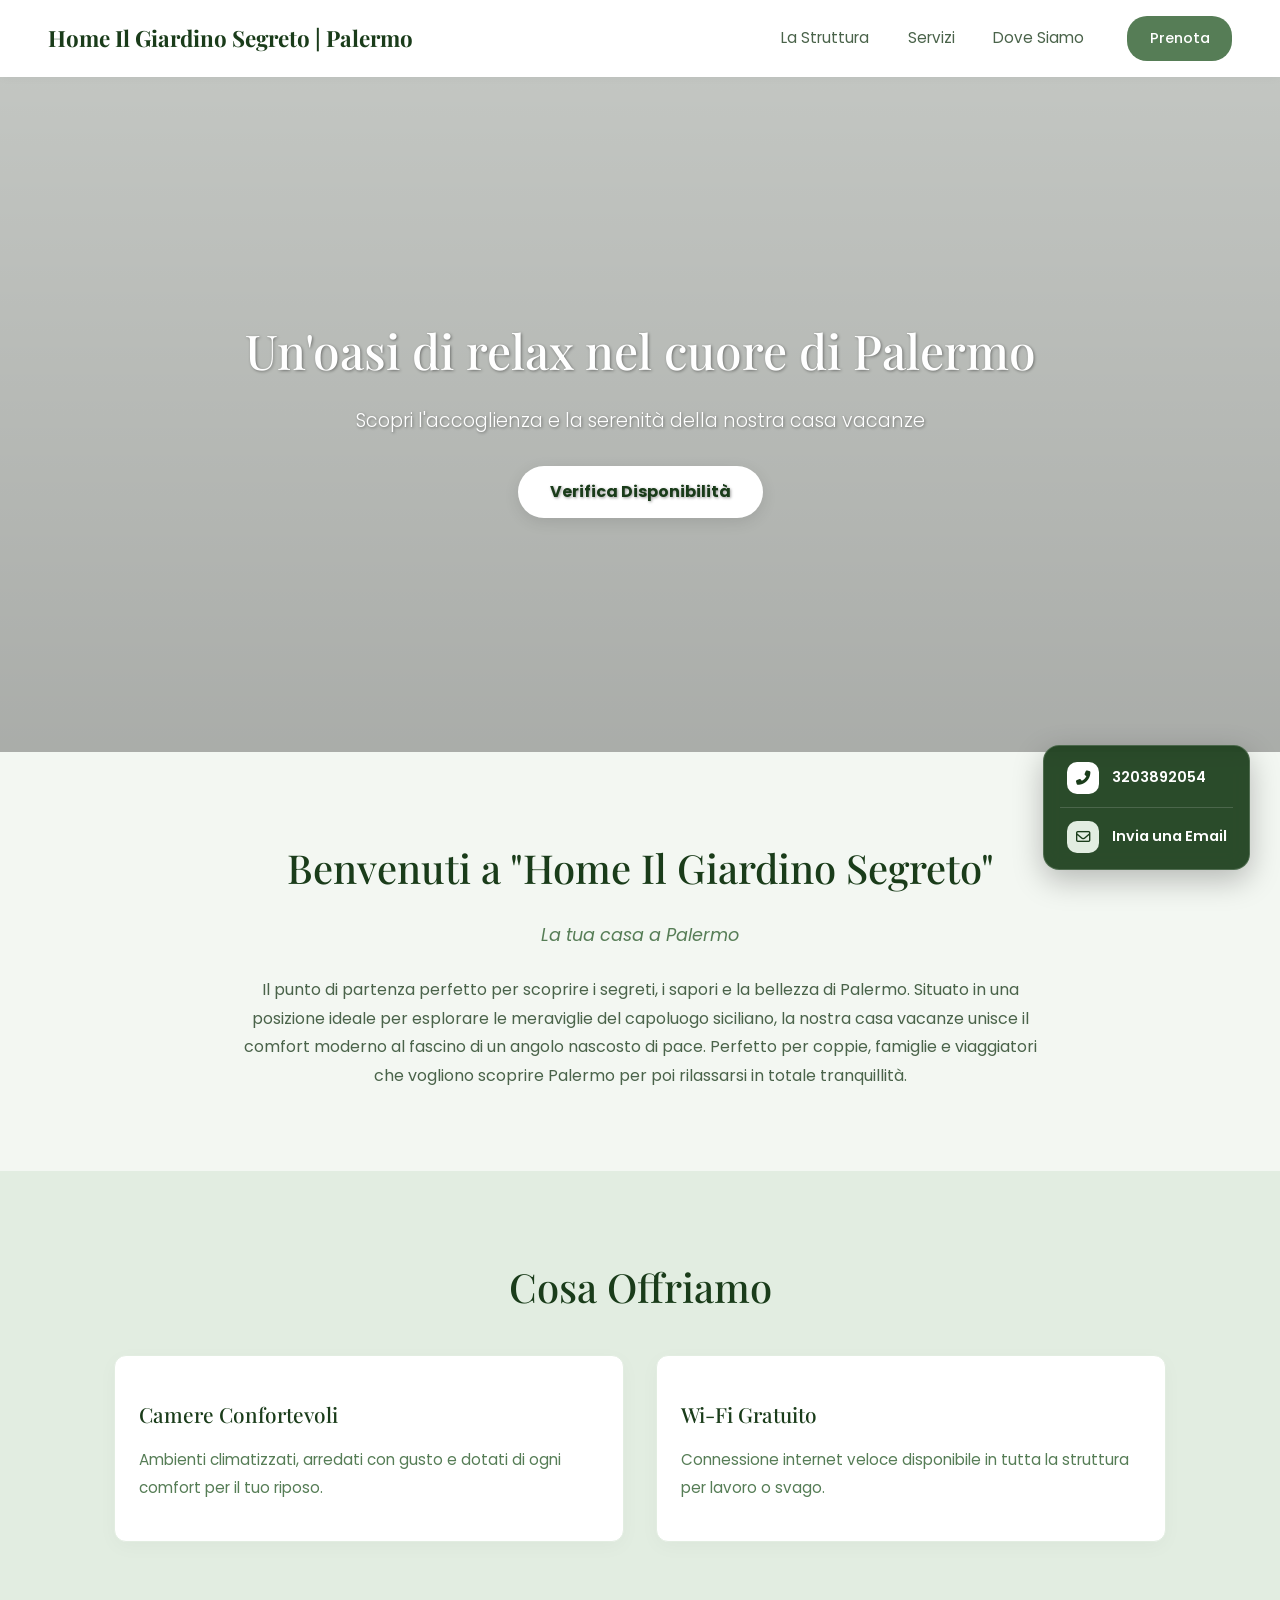
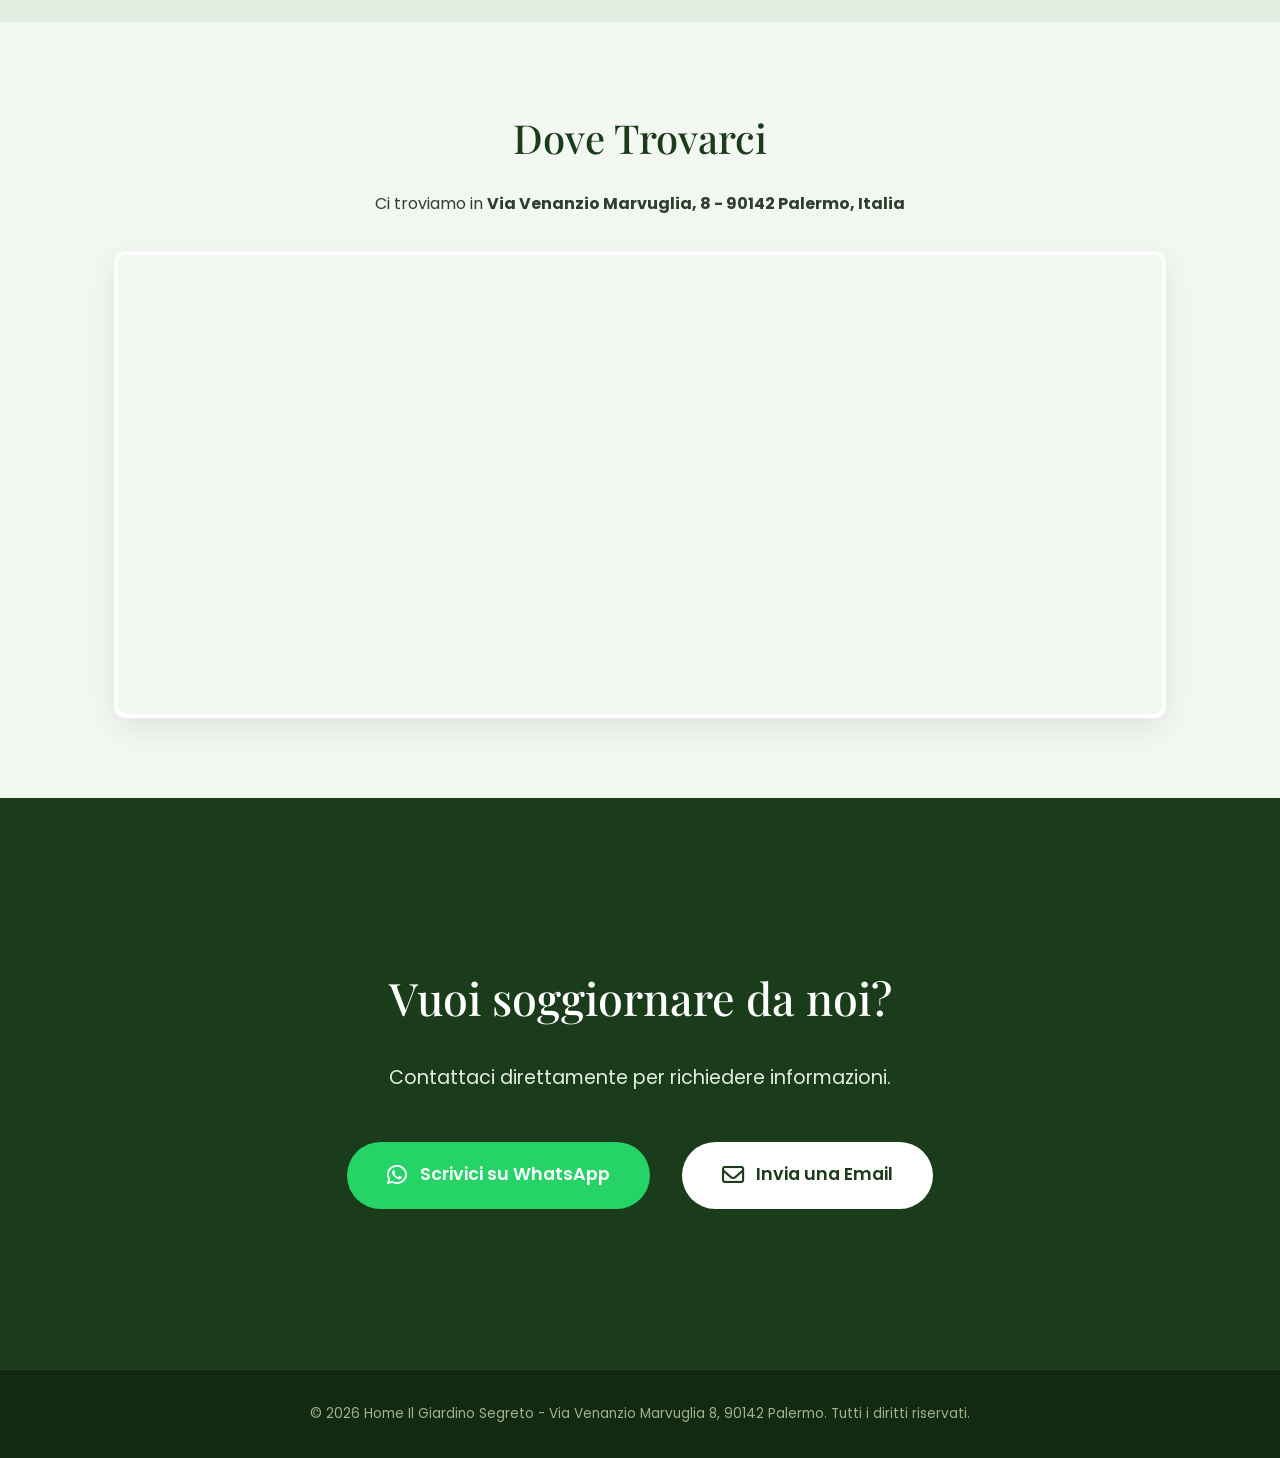
==== index.html @ d8371d4c "tolti commenti" ====
<!DOCTYPE html>
<html lang="it">
<head>
    <meta charset="UTF-8">
    <meta name="viewport" content="width=device-width, initial-scale=1.0">
    <title>Home: Il Giardino Segreto</title>
    <link rel="stylesheet" href="style.css">
    
    <link rel="preconnect" href="https://fonts.googleapis.com">
    <link rel="preconnect" href="https://fonts.gstatic.com" crossorigin>
    <link href="https://fonts.googleapis.com/css2?family=Playfair+Display:ital,wght=0,400..700;1,400..700&family=Poppins:wght=300;400;600&display=swap" rel="stylesheet">
    
    <link rel="stylesheet" href="https://cdnjs.cloudflare.com/ajax/libs/font-awesome/6.5.1/css/all.min.css">
</head>
<body>

    <nav class="navbar">
        <div class="logo">Home Il Giardino Segreto | Palermo</div>
        
        <ul class="nav-links">
            <li><a href="#struttura">La Struttura</a></li>
            <li><a href="#servizi">Servizi</a></li>
            <li><a href="#dove-siamo">Dove Siamo</a></li>
        </ul>

        <div class="nav-actions">
            <a href="#prenota" class="btn-nav">Prenota</a>
        </div>
    </nav>

    <header class="hero">
        <div class="hero-content">
            <h1>Un'oasi di relax nel cuore di Palermo</h1>
            <p>Scopri l'accoglienza e la serenità della nostra casa vacanze</p>
            <a href="#prenota" class="btn-main">Verifica Disponibilità</a>
        </div>
    </header>

    <section id="struttura" class="container text-center">
        <h2>Benvenuti a "Home Il Giardino Segreto"</h2>
        <p class="subtitle">La tua casa a Palermo</p>
        <p class="description">
            Il punto di partenza perfetto per scoprire i segreti, i sapori e la bellezza di Palermo. Situato in una posizione ideale per esplorare le meraviglie del capoluogo siciliano, la nostra casa vacanze unisce il comfort moderno al fascino di un angolo nascosto di pace. Perfetto per coppie, famiglie e viaggiatori che vogliono scoprire Palermo per poi rilassarsi in totale tranquillità.
        </p>
    </section>

    <section id="servizi" class="bg-light-green">
        <div class="container">
            <h2 class="text-center">Cosa Offriamo</h2>
            <div class="grid-services">
                <div class="card">
                    <h3>Camere Confortevoli</h3>
                    <p>Ambienti climatizzati, arredati con gusto e dotati di ogni comfort per il tuo riposo.</p>
                </div>
                <div class="card">
                    <h3>Wi-Fi Gratuito</h3>
                    <p>Connessione internet veloce disponibile in tutta la struttura per lavoro o svago.</p>
                </div>
            </div>
        </div>
    </section>

    <section id="dove-siamo" class="container">
        <h2 class="text-center">Dove Trovarci</h2>
        <p class="text-center">Ci troviamo in <strong>Via Venanzio Marvuglia, 8 - 90142 Palermo, Italia</strong></p>
        
        <div class="map-container">
            <iframe 
                src="https://maps.google.com/maps?q=Via%20Venanzio%20Marvuglia%208,%20Palermo&t=&z=15&ie=UTF8&iwloc=&output=embed" 
                width="100%" 
                height="450" 
                style="border:0;" 
                allowfullscreen="" 
                loading="lazy">
            </iframe>
        </div>
    </section>

    <section id="prenota" class="bg-dark-green text-white text-center">
        <div class="container">
            <h2>Vuoi soggiornare da noi?</h2>
            <p class="contact-subtitle">Contattaci direttamente per richiedere informazioni.</p>
            
            <div class="contact-actions">
                <a href="https://wa.me/393203892054?text=Ciao!%20Vorrei%20informazioni%20sulla%20disponibilità%20del%20B&B" class="btn-whatsapp" target="_blank">
                    <i class="fab fa-whatsapp"></i>
                    Scrivici su WhatsApp
                </a>
                
                <a href="mailto:homeilgiardinosegreto@gmail.com" class="btn-email">
                    <i class="far fa-envelope"></i>
                    Invia una Email
                </a>
            </div>
        </div>
    </section>

    <footer>
        <p>© 2026 Home Il Giardino Segreto - Via Venanzio Marvuglia 8, 90142 Palermo. Tutti i diritti riservati.</p>
    </footer>

    <div class="floating-contact-widget">
        <a href="tel:+393203892054" class="widget-row">
            <div class="widget-icon-box tel-color">
                <i class="fas fa-phone-alt"></i>
            </div>
            <span>3203892054</span>
        </a>
        
        <div class="widget-divider"></div>
        
        <a href="mailto:homeilgiardinosegreto@gmail.com" class="widget-row">
            <div class="widget-icon-box email-color">
                <i class="far fa-envelope"></i>
            </div>
            <span>Invia una Email</span>
        </a>
    </div>

</body>
</html>
---- style.css ----
* {
    margin: 0;
    padding: 0;
    box-sizing: border-box;
}

body {
    font-family: 'Poppins', sans-serif;
    color: #2f3e2e; 
    line-height: 1.8;
    background-color: #f3f7f2; 
}

h1, h2, h3 {
    font-family: 'Playfair Display', serif;
    font-weight: 500;
    margin-bottom: 1rem;
}

h2 {
    font-size: 2.5rem;
    color: #1a3c1a; 
    text-align: center;
}

.container {
    max-width: 1100px;
    margin: 0 auto;
    padding: 5rem 1.5rem;
}

.text-center { text-align: center; }
.bg-white { background-color: #ffffff; }
.bg-light-green { background-color: #e2ede1; } 
.text-white { color: #ffffff; }
.bg-dark-green { background-color: #1a3c1a !important; }

.navbar {
    display: flex;
    justify-content: space-between;
    align-items: center;
    padding: 1rem 3rem;
    background: #ffffff;
    box-shadow: 0 1px 10px rgba(0,0,0,0.03);
    position: sticky;
    top: 0;
    z-index: 1000;
}

.navbar .logo {
    font-family: 'Playfair Display', serif;
    font-size: 1.4rem;
    font-weight: bold;
    color: #1a3c1a;
    white-space: nowrap;
}

.nav-links {
    display: flex;
    list-style: none;
    align-items: center;
    margin-left: auto; 
    margin-right: 1.5rem; 
}

.nav-links li a {
    text-decoration: none;
    color: #4a634a; 
    margin: 0 1.2rem;
    font-size: 0.95rem;
    transition: color 0.3s;
}

.nav-links li a:hover { color: #1a3c1a; }

.btn-nav {
    display: inline-block;
    text-decoration: none;
    background: #567d56; 
    color: #ffffff !important;
    padding: 0.6rem 1.4rem;
    border-radius: 20px; 
    font-weight: 500;
    transition: background 0.3s;
    font-size: 0.9rem;
    white-space: nowrap;
}
.btn-nav:hover { background: #436143; }

.hero {
    background: linear-gradient(rgba(0,0,0,0.2), rgba(0,0,0,0.3)), 
                url('https://scontent-fco2-1.xx.fbcdn.net/v/t39.30808-6/716211172_2467400940354843_8598589374072855037_n.jpg?_nc_cat=100&ccb=1-7&_nc_sid=6ee11a&_nc_ohc=_Sf6MAx-Xb0Q7kNvwGdrsrJ&_nc_oc=AdrbrosDP3eZrQXkUmoxFZUpasnfQH49NEQUa1BZ9oe_9NqMhF1P-lIDYPiI0Mn4Ou4&_nc_zt=23&_nc_ht=scontent-fco2-1.xx&_nc_gid=kNDUQZXO8NSm9lvDbLHGww&_nc_ss=7b2a8&oh=00_Af8RJKOZFBjLtkiGaXDwuVm5V69O0M3tNinoLBEloI72ZQ&oe=6A27B60C') no-repeat center center/cover;
    height: 75vh; 
    display: flex;
    justify-content: center;
    align-items: center;
    text-align: center;
    color: #ffffff; 
    padding: 0 1.5rem;
    text-shadow: 1px 1px 3px rgba(0,0,0,0.4); 
}

.hero-content h1 {
    font-size: 3rem;
    line-height: 1.2;
    margin-bottom: 1.5rem;
}

.hero-content p {
    font-size: 1.2rem;
    margin-bottom: 2.5rem;
    font-weight: 300;
}

.btn-main {
    text-decoration: none;
    background: #ffffff;
    color: #1a3c1a;
    padding: 0.9rem 2rem;
    font-weight: bold;
    border-radius: 30px;
    transition: transform 0.2s, box-shadow 0.2s;
    box-shadow: 0 4px 15px rgba(0,0,0,0.1);
}
.btn-main:hover {
    transform: translateY(-2px);
    box-shadow: 0 6px 20px rgba(0,0,0,0.15);
}

.subtitle {
    font-size: 1.1rem;
    color: #567d56;
    margin-bottom: 1.5rem;
    font-style: italic;
}
.description {
    max-width: 800px;
    margin: 0 auto;
    font-size: 1rem;
    color: #4a634a;
}

.grid-services {
    display: grid;
    grid-template-columns: repeat(auto-fit, minmax(280px, 1fr));
    gap: 2rem;
    margin-top: 2rem;
}

.card {
    background: #ffffff;
    padding: 2.5rem 1.5rem;
    border-radius: 12px;
    box-shadow: 0 5px 20px rgba(0,0,0,0.03); 
    border: 1px solid #e2ede1; 
    transition: transform 0.3s;
}
.card:hover { transform: translateY(-5px); }

.card h3 {
    color: #1a3c1a;
    font-size: 1.3rem;
    margin-bottom: 0.8rem;
}
.card p { color: #567d56; font-size: 0.95rem; }

.map-container {
    margin-top: 2rem;
    border-radius: 12px;
    overflow: hidden;
    box-shadow: 0 10px 30px rgba(0,0,0,0.08);
    border: 4px solid #ffffff; 
}

#prenota {
    padding: 5rem 0;
}

#prenota h2 { 
    color: #ffffff !important; 
    font-size: 2.8rem;
    margin-bottom: 1.5rem;
}

.contact-subtitle { 
    color: #e2ede1; 
    max-width: 800px;
    margin: 0 auto 3rem auto;
    font-size: 1.2rem;
    line-height: 1.6;
}

.contact-actions {
    display: flex;
    justify-content: center;
    gap: 2rem;
    flex-wrap: wrap;
}

.contact-actions a {
    display: inline-flex;
    align-items: center;
    justify-content: center;
    gap: 0.8rem; 
    text-decoration: none;
    padding: 1.1rem 2.5rem;
    border-radius: 35px; 
    font-weight: 600;
    font-size: 1.1rem;
    transition: background 0.3s, transform 0.2s;
}

.contact-actions a i {
    font-size: 1.4rem;
    line-height: 1;
}

.btn-whatsapp {
    background: #25D366; 
    color: #ffffff;
}
.btn-whatsapp:hover { 
    background: #1da851; 
    transform: translateY(-2px); 
}

.btn-email {
    background: #ffffff;
    color: #1a3c1a;
}
.btn-email:hover { 
    background: #e2ede1; 
    transform: translateY(-2px); 
}

/* --- FOOTER --- */
footer {
    background: #112a11; 
    color: #a3b18a;
    text-align: center;
    padding: 2rem;
    font-size: 0.85rem;
    border-top: 1px solid #2f3e2e;
}

.floating-contact-widget {
    position: fixed;
    bottom: 30px;       
    right: 30px;        
    z-index: 9999;      
    display: flex;
    flex-direction: column;
    background: rgba(26, 60, 26, 0.92); 
    backdrop-filter: blur(10px);         
    -webkit-backdrop-filter: blur(10px);
    border: 1px solid rgba(226, 237, 225, 0.2); 
    border-radius: 16px;                 
    box-shadow: 0 10px 30px rgba(0, 0, 0, 0.25); 
    padding: 0.4rem;
    transition: transform 0.3s cubic-bezier(0.175, 0.885, 0.32, 1.275);
}


.floating-contact-widget:hover {
    transform: translateY(-5px);
    background: rgba(26, 60, 26, 0.98); 
}


.widget-row {
    display: flex;
    align-items: center;
    gap: 0.8rem;
    text-decoration: none;
    padding: 0.6rem 1rem;
    color: #ffffff; 
    font-size: 0.9rem;
    font-weight: 600;
    font-family: 'Poppins', sans-serif;
    white-space: nowrap; 
    border-radius: 12px;
    transition: background 0.2s ease;
}

.widget-row:hover {
    background: rgba(255, 255, 255, 0.1); 
}

.widget-icon-box {
    display: flex;
    align-items: center;
    justify-content: center;
    width: 32px;
    height: 32px;
    border-radius: 10px;
    font-size: 0.9rem;
}

.tel-color {
    background-color: #ffffff;
    color: #1a3c1a;
}

.email-color {
    background-color: #e2ede1;
    color: #1a3c1a;
}

.widget-divider {
    height: 1px;
    background: rgba(255, 255, 255, 0.15); 
    margin: 0.2rem 0.6rem;
}

@media (max-width: 480px) {
    .floating-contact-widget {
        bottom: 20px;
        right: 20px;
        padding: 0.3rem;
    }
    .widget-row {
        padding: 0.5rem 0.8rem;
        font-size: 0.8rem;
    }
    .widget-icon-box {
        width: 28px;
        height: 28px;
        font-size: 0.8rem;
    }
}

@media (max-width: 480px) {
    .floating-contact-widget {
        bottom: 20px;
        right: 20px;
        padding: 0.3rem;
    }
    .widget-row {
        padding: 0.5rem 0.8rem;
        font-size: 0.8rem;
    }
    .widget-icon-box {
        width: 28px;
        height: 28px;
        font-size: 0.8rem;
    }
}

@media (max-width: 768px) {
    .navbar {
        padding: 0.8rem 1.2rem;
    }
    
    .navbar .logo {
        font-size: 1.1rem;
    }

    .nav-links { 
        display: none;
    } 

    .btn-nav {
        padding: 0.4rem 1rem;
        font-size: 0.85rem;
    }

    .hero { 
        height: 70vh; 
    }
    .hero-content h1 { 
        font-size: 2rem; 
    }
    .hero-content p { 
        font-size: 1rem; 
        margin-bottom: 1.8rem;
    }
    
    #prenota h2 {
        font-size: 2.2rem;
    }
    .contact-subtitle {
        font-size: 1rem;
        padding: 0 1rem;
    }
    
    .contact-actions { 
        flex-direction: column; 
        gap: 1.2rem; 
        padding: 0 1.5rem;
    }
    .contact-actions a {
        width: 100%; 
    }
}

@media (max-width: 480px) {
    .floating-contact-widget {
        bottom: 15px;
        right: 15px;
    }
    .widget-row {
        padding: 0.6rem 1rem;
        font-size: 0.8rem;
    }
}
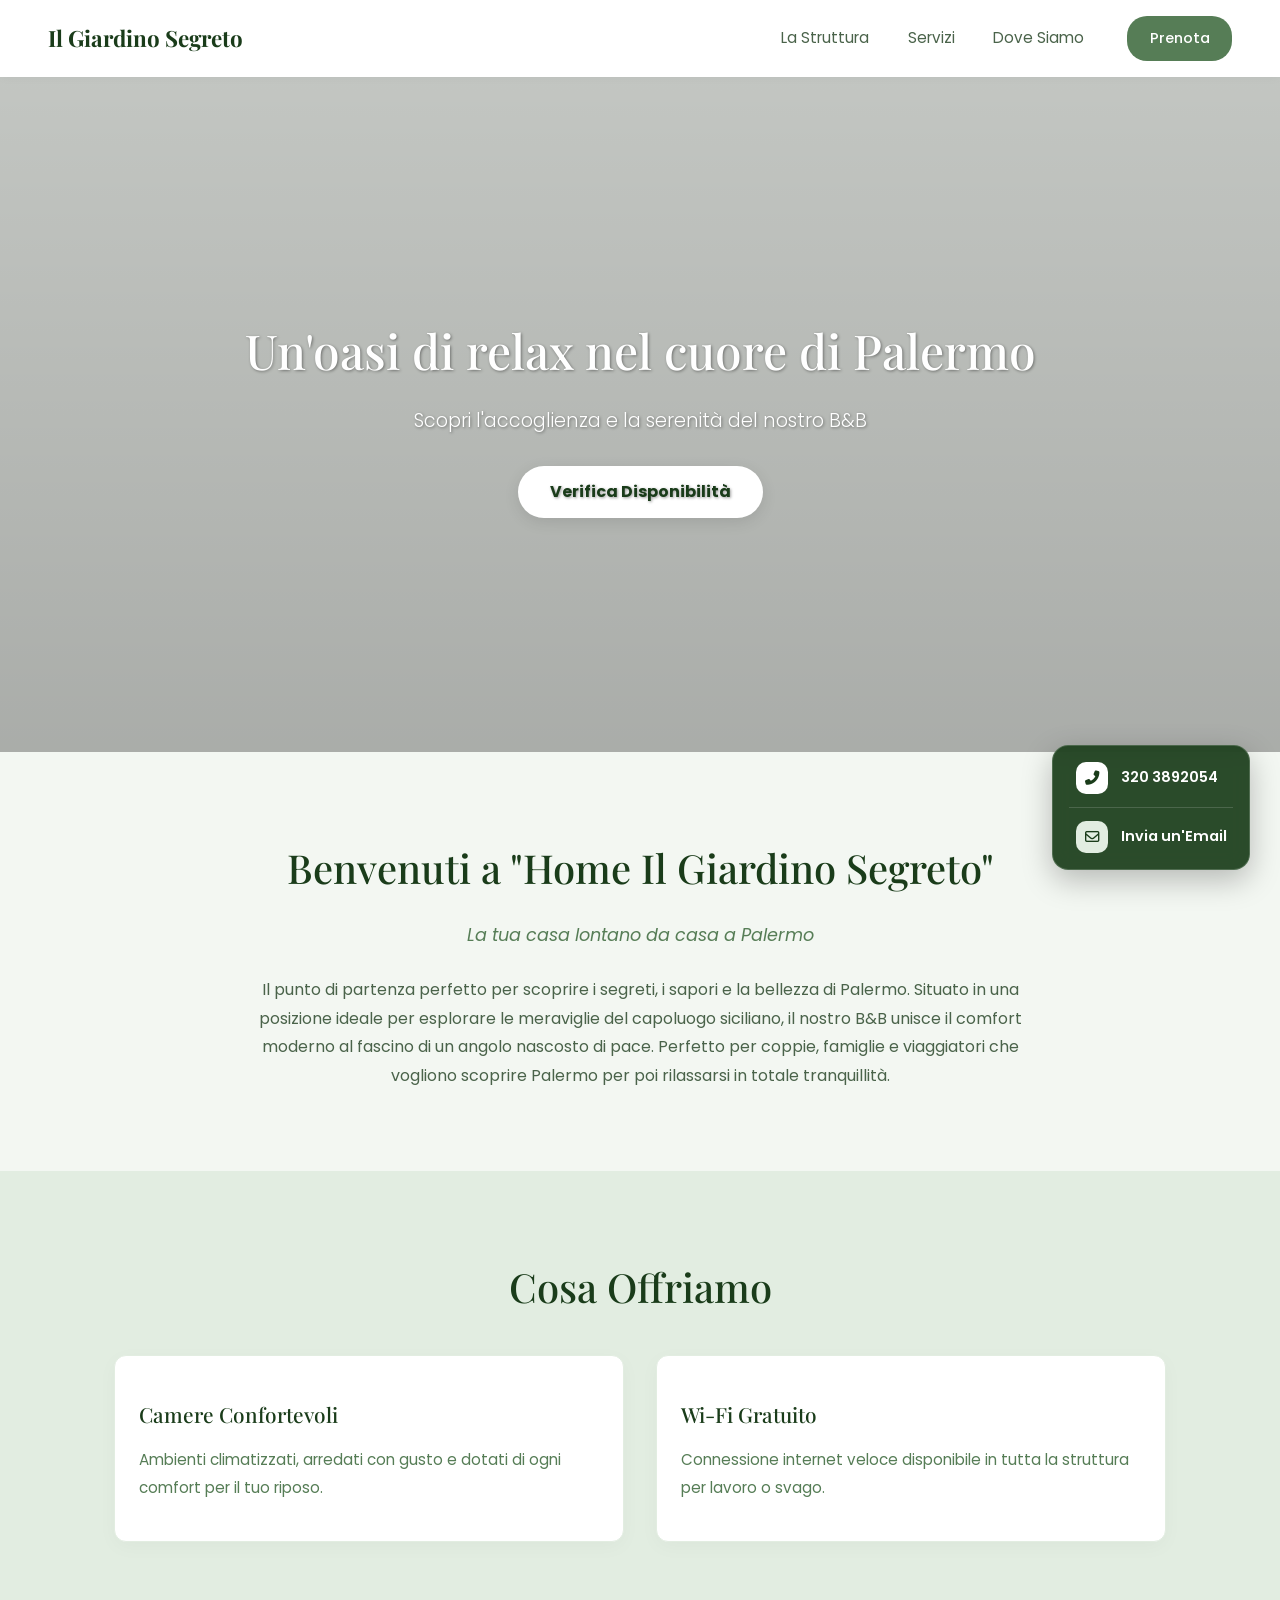
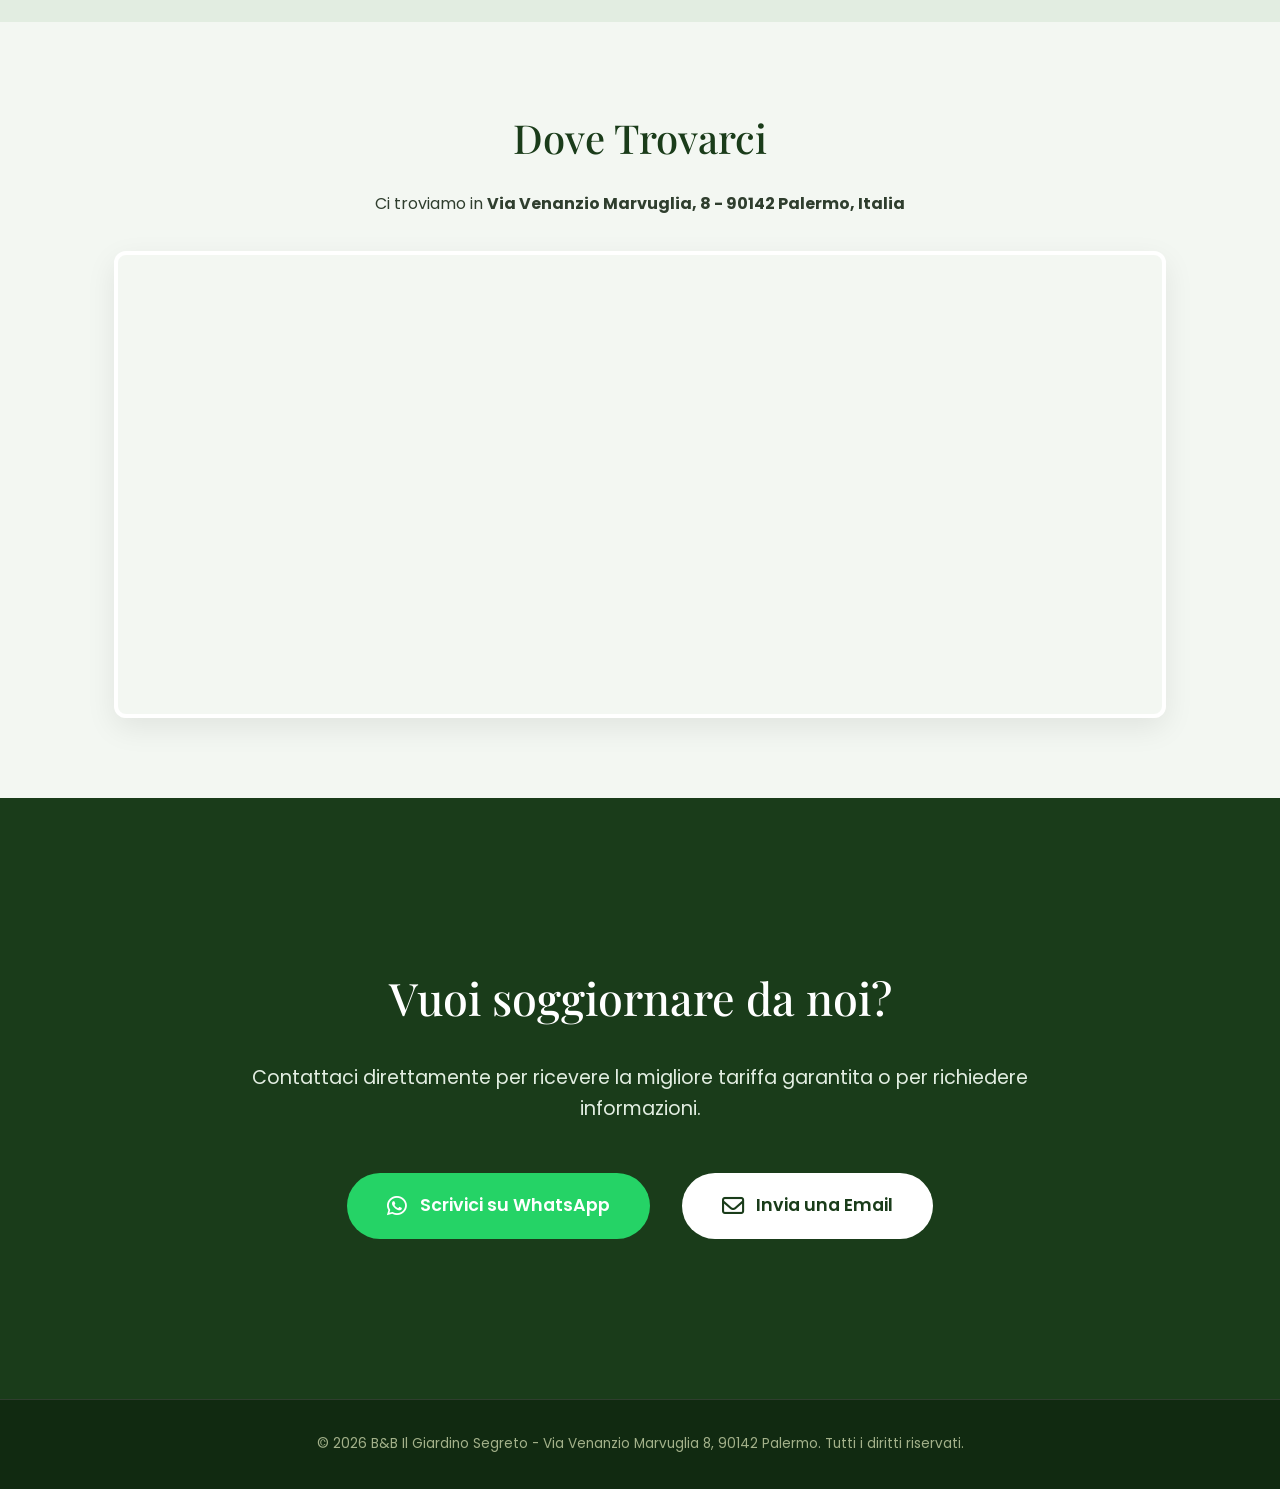
==== commit ef117dba: "versione da telefono aggiornata" ====
--- a/index.html
+++ b/index.html
@@ -3,7 +3,7 @@
 <head>
     <meta charset="UTF-8">
     <meta name="viewport" content="width=device-width, initial-scale=1.0">
-    <title>Home: Il Giardino Segreto</title>
+    <title>B&B Home: Il Giardino Segreto</title>
     <link rel="stylesheet" href="style.css">
     
     <link rel="preconnect" href="https://fonts.googleapis.com">
@@ -15,9 +15,13 @@
 <body>
 
     <nav class="navbar">
-        <div class="logo">Home Il Giardino Segreto | Palermo</div>
+        <button class="burger-menu" id="burgerToggle" aria-label="Apri menu">
+            <i class="fas fa-bars"></i>
+        </button>
+
+        <div class="logo">Il Giardino Segreto</div>
         
-        <ul class="nav-links">
+        <ul class="nav-links" id="navLinks">
             <li><a href="#struttura">La Struttura</a></li>
             <li><a href="#servizi">Servizi</a></li>
             <li><a href="#dove-siamo">Dove Siamo</a></li>
@@ -31,16 +35,16 @@
     <header class="hero">
         <div class="hero-content">
             <h1>Un'oasi di relax nel cuore di Palermo</h1>
-            <p>Scopri l'accoglienza e la serenità della nostra casa vacanze</p>
+            <p>Scopri l'accoglienza e la serenità del nostro B&B</p>
             <a href="#prenota" class="btn-main">Verifica Disponibilità</a>
         </div>
     </header>
 
     <section id="struttura" class="container text-center">
         <h2>Benvenuti a "Home Il Giardino Segreto"</h2>
-        <p class="subtitle">La tua casa a Palermo</p>
+        <p class="subtitle">La tua casa lontano da casa a Palermo</p>
         <p class="description">
-            Il punto di partenza perfetto per scoprire i segreti, i sapori e la bellezza di Palermo. Situato in una posizione ideale per esplorare le meraviglie del capoluogo siciliano, la nostra casa vacanze unisce il comfort moderno al fascino di un angolo nascosto di pace. Perfetto per coppie, famiglie e viaggiatori che vogliono scoprire Palermo per poi rilassarsi in totale tranquillità.
+            Il punto di partenza perfetto per scoprire i segreti, i sapori e la bellezza di Palermo. Situato in una posizione ideale per esplorare le meraviglie del capoluogo siciliano, il nostro B&B unisce il comfort moderno al fascino di un angolo nascosto di pace. Perfetto per coppie, famiglie e viaggiatori che vogliono scoprire Palermo per poi rilassarsi in totale tranquillità.
         </p>
     </section>
 
@@ -79,14 +83,13 @@
     <section id="prenota" class="bg-dark-green text-white text-center">
         <div class="container">
             <h2>Vuoi soggiornare da noi?</h2>
-            <p class="contact-subtitle">Contattaci direttamente per richiedere informazioni.</p>
+            <p class="contact-subtitle">Contattaci direttamente per ricevere la migliore tariffa garantita o per richiedere informazioni.</p>
             
             <div class="contact-actions">
                 <a href="https://wa.me/393203892054?text=Ciao!%20Vorrei%20informazioni%20sulla%20disponibilità%20del%20B&B" class="btn-whatsapp" target="_blank">
                     <i class="fab fa-whatsapp"></i>
                     Scrivici su WhatsApp
                 </a>
-                
                 <a href="mailto:homeilgiardinosegreto@gmail.com" class="btn-email">
                     <i class="far fa-envelope"></i>
                     Invia una Email
@@ -96,7 +99,7 @@
     </section>
 
     <footer>
-        <p>© 2026 Home Il Giardino Segreto - Via Venanzio Marvuglia 8, 90142 Palermo. Tutti i diritti riservati.</p>
+        <p>© 2026 B&B Il Giardino Segreto - Via Venanzio Marvuglia 8, 90142 Palermo. Tutti i diritti riservati.</p>
     </footer>
 
     <div class="floating-contact-widget">
@@ -104,18 +107,57 @@
             <div class="widget-icon-box tel-color">
                 <i class="fas fa-phone-alt"></i>
             </div>
-            <span>3203892054</span>
+            <span>320 3892054</span>
         </a>
-        
         <div class="widget-divider"></div>
-        
         <a href="mailto:homeilgiardinosegreto@gmail.com" class="widget-row">
             <div class="widget-icon-box email-color">
                 <i class="far fa-envelope"></i>
             </div>
-            <span>Invia una Email</span>
+            <span>Invia un'Email</span>
         </a>
     </div>
 
+    <script>
+        // Logica di apertura/chiusura Burger Menu
+        const burgerToggle = document.getElementById('burgerToggle');
+        const navLinks = document.getElementById('navLinks');
+        const burgerIcon = burgerToggle.querySelector('i');
+
+        burgerToggle.addEventListener('click', () => {
+            navLinks.classList.toggle('active');
+            // Cambia l'icona da "barre" a "X" quando è aperto
+            if (navLinks.classList.contains('active')) {
+                burgerIcon.classList.remove('fa-bars');
+                burgerIcon.classList.add('fa-times');
+            } else {
+                burgerIcon.classList.remove('fa-times');
+                burgerIcon.classList.add('fa-bars');
+            }
+        });
+
+        // Chiude il menu automaticamente quando l'utente clicca un link
+        document.querySelectorAll('.nav-links a').forEach(link => {
+            link.addEventListener('click', () => {
+                navLinks.classList.remove('active');
+                burgerIcon.classList.remove('fa-times');
+                burgerIcon.classList.add('fa-bars');
+            });
+        });
+
+        // --- PROTEZIONE CODICE ---
+        document.addEventListener('contextmenu', event => event.preventDefault());
+        document.addEventListener('keydown', event => {
+            if (
+                event.key === 'F12' || 
+                (event.ctrlKey && event.shiftKey && (event.key === 'I' || event.key === 'C' || event.key === 'J')) || 
+                (event.ctrlKey && event.key === 'U') ||
+                (event.metaKey && event.altKey && (event.key === 'I' || event.key === 'C'))
+            ) {
+                event.preventDefault();
+            }
+        });
+    </script>
+
 </body>
 </html>
--- a/style.css
+++ b/style.css
@@ -1,3 +1,4 @@
+/* --- RESET E REGOLE GENERALI --- */
 * {
     margin: 0;
     padding: 0;
@@ -35,6 +36,7 @@
 .text-white { color: #ffffff; }
 .bg-dark-green { background-color: #1a3c1a !important; }
 
+/* --- NAVBAR (Stile base Desktop) --- */
 .navbar {
     display: flex;
     justify-content: space-between;
@@ -53,6 +55,18 @@
     font-weight: bold;
     color: #1a3c1a;
     white-space: nowrap;
+}
+
+/* Pulsante Burger (Nascosto di base su PC) */
+.burger-menu {
+    display: none;
+    background: none;
+    border: none;
+    color: #1a3c1a;
+    font-size: 1.5rem;
+    cursor: pointer;
+    padding: 0.5rem;
+    z-index: 1001;
 }
 
 .nav-links {
@@ -87,6 +101,7 @@
 }
 .btn-nav:hover { background: #436143; }
 
+/* --- HERO SECTION --- */
 .hero {
     background: linear-gradient(rgba(0,0,0,0.2), rgba(0,0,0,0.3)), 
                 url('https://scontent-fco2-1.xx.fbcdn.net/v/t39.30808-6/716211172_2467400940354843_8598589374072855037_n.jpg?_nc_cat=100&ccb=1-7&_nc_sid=6ee11a&_nc_ohc=_Sf6MAx-Xb0Q7kNvwGdrsrJ&_nc_oc=AdrbrosDP3eZrQXkUmoxFZUpasnfQH49NEQUa1BZ9oe_9NqMhF1P-lIDYPiI0Mn4Ou4&_nc_zt=23&_nc_ht=scontent-fco2-1.xx&_nc_gid=kNDUQZXO8NSm9lvDbLHGww&_nc_ss=7b2a8&oh=00_Af8RJKOZFBjLtkiGaXDwuVm5V69O0M3tNinoLBEloI72ZQ&oe=6A27B60C') no-repeat center center/cover;
@@ -127,6 +142,7 @@
     box-shadow: 0 6px 20px rgba(0,0,0,0.15);
 }
 
+/* --- SEZIONE BENVENUTI --- */
 .subtitle {
     font-size: 1.1rem;
     color: #567d56;
@@ -140,6 +156,7 @@
     color: #4a634a;
 }
 
+/* --- GRIGLIA SERVIZI --- */
 .grid-services {
     display: grid;
     grid-template-columns: repeat(auto-fit, minmax(280px, 1fr));
@@ -164,6 +181,7 @@
 }
 .card p { color: #567d56; font-size: 0.95rem; }
 
+/* --- MAPPA --- */
 .map-container {
     margin-top: 2rem;
     border-radius: 12px;
@@ -172,16 +190,13 @@
     border: 4px solid #ffffff; 
 }
 
-#prenota {
-    padding: 5rem 0;
-}
-
+/* --- SEZIONE CONTATTI IN FONDO --- */
+#prenota { padding: 5rem 0; }
 #prenota h2 { 
     color: #ffffff !important; 
     font-size: 2.8rem;
     margin-bottom: 1.5rem;
 }
-
 .contact-subtitle { 
     color: #e2ede1; 
     max-width: 800px;
@@ -189,14 +204,12 @@
     font-size: 1.2rem;
     line-height: 1.6;
 }
-
 .contact-actions {
     display: flex;
     justify-content: center;
     gap: 2rem;
     flex-wrap: wrap;
 }
-
 .contact-actions a {
     display: inline-flex;
     align-items: center;
@@ -209,29 +222,11 @@
     font-size: 1.1rem;
     transition: background 0.3s, transform 0.2s;
 }
-
-.contact-actions a i {
-    font-size: 1.4rem;
-    line-height: 1;
-}
-
-.btn-whatsapp {
-    background: #25D366; 
-    color: #ffffff;
-}
-.btn-whatsapp:hover { 
-    background: #1da851; 
-    transform: translateY(-2px); 
-}
-
-.btn-email {
-    background: #ffffff;
-    color: #1a3c1a;
-}
-.btn-email:hover { 
-    background: #e2ede1; 
-    transform: translateY(-2px); 
-}
+.contact-actions a i { font-size: 1.4rem; line-height: 1; }
+.btn-whatsapp { background: #25D366; color: #ffffff; }
+.btn-whatsapp:hover { background: #1da851; transform: translateY(-2px); }
+.btn-email { background: #ffffff; color: #1a3c1a; }
+.btn-email:hover { background: #e2ede1; transform: translateY(-2px); }
 
 /* --- FOOTER --- */
 footer {
@@ -243,6 +238,7 @@
     border-top: 1px solid #2f3e2e;
 }
 
+/* --- WIDGET FLOTTANTE IN VERDE --- */
 .floating-contact-widget {
     position: fixed;
     bottom: 30px;       
@@ -259,14 +255,7 @@
     padding: 0.4rem;
     transition: transform 0.3s cubic-bezier(0.175, 0.885, 0.32, 1.275);
 }
-
-
-.floating-contact-widget:hover {
-    transform: translateY(-5px);
-    background: rgba(26, 60, 26, 0.98); 
-}
-
-
+.floating-contact-widget:hover { transform: translateY(-5px); background: rgba(26, 60, 26, 0.98); }
 .widget-row {
     display: flex;
     align-items: center;
@@ -281,11 +270,7 @@
     border-radius: 12px;
     transition: background 0.2s ease;
 }
-
-.widget-row:hover {
-    background: rgba(255, 255, 255, 0.1); 
-}
-
+.widget-row:hover { background: rgba(255, 255, 255, 0.1); }
 .widget-icon-box {
     display: flex;
     align-items: center;
@@ -295,111 +280,84 @@
     border-radius: 10px;
     font-size: 0.9rem;
 }
-
-.tel-color {
-    background-color: #ffffff;
-    color: #1a3c1a;
-}
-
-.email-color {
-    background-color: #e2ede1;
-    color: #1a3c1a;
-}
-
-.widget-divider {
-    height: 1px;
-    background: rgba(255, 255, 255, 0.15); 
-    margin: 0.2rem 0.6rem;
+.tel-color { background-color: #ffffff; color: #1a3c1a; }
+.email-color { background-color: #e2ede1; color: #1a3c1a; }
+.widget-divider { height: 1px; background: rgba(255, 255, 255, 0.15); margin: 0.2rem 0.6rem; }
+
+/* ==========================================================================
+   📱 COMPORTAMENTO ESCLUSIVO PER TELEFONI E IPAD (Fino a 1024px)
+   ========================================================================== */
+@media (max-width: 1024px) {
+    .navbar {
+        padding: 0.8rem 1.5rem;
+    }
+
+    .navbar .logo {
+        font-size: 1.2rem;
+        margin-left: 0.5rem;
+    }
+
+    /* Mostra il pulsante burger a tre lineette */
+    .burger-menu {
+        display: block;
+    }
+
+    /* Trasforma i link in una tendina a scomparsa verticale sotto la Navbar */
+    .nav-links {
+        display: flex;
+        flex-direction: column;
+        align-items: flex-start;
+        position: absolute;
+        top: 100%; /* Si posiziona esattamente sotto la navbar */
+        left: 0;
+        width: 100%;
+        background-color: #ffffff;
+        box-shadow: 0 10px 20px rgba(0,0,0,0.05);
+        padding: 0;
+        margin: 0;
+        max-height: 0; /* Chiuso di default */
+        overflow: hidden;
+        transition: max-height 0.3s ease-in-out, padding 0.3s ease-in-out;
+    }
+
+    /* Classe attivata via JavaScript per mostrare la tendina */
+    .nav-links.active {
+        max-height: 300px; /* Si espande mostrando le voci */
+        padding: 1.5rem 0;
+        border-top: 1px solid #f0f5f0;
+    }
+
+    .nav-links li {
+        width: 100%;
+    }
+
+    .nav-links li a {
+        display: block;
+        padding: 0.8rem 2rem;
+        margin: 0;
+        width: 100%;
+        font-size: 1.05rem;
+        font-weight: 500;
+    }
+
+    /* Il tasto prenota rimane fisso in alto a destra, imperturbato */
+    .btn-nav {
+        padding: 0.5rem 1.1rem;
+        font-size: 0.85rem;
+    }
+
+    /* Ottimizzazioni per sezioni interne su schermi touch */
+    .hero { height: 65vh; }
+    .hero-content h1 { font-size: 2.2rem; }
+    .hero-content p { font-size: 1.1rem; margin-bottom: 1.8rem; }
+    #prenota h2 { font-size: 2.2rem; }
+    .contact-subtitle { font-size: 1rem; padding: 0 1rem; }
+    .contact-actions { flex-direction: column; gap: 1.2rem; padding: 0 1.5rem; }
+    .contact-actions a { width: 100%; }
 }
 
 @media (max-width: 480px) {
-    .floating-contact-widget {
-        bottom: 20px;
-        right: 20px;
-        padding: 0.3rem;
-    }
-    .widget-row {
-        padding: 0.5rem 0.8rem;
-        font-size: 0.8rem;
-    }
-    .widget-icon-box {
-        width: 28px;
-        height: 28px;
-        font-size: 0.8rem;
-    }
-}
-
-@media (max-width: 480px) {
-    .floating-contact-widget {
-        bottom: 20px;
-        right: 20px;
-        padding: 0.3rem;
-    }
-    .widget-row {
-        padding: 0.5rem 0.8rem;
-        font-size: 0.8rem;
-    }
-    .widget-icon-box {
-        width: 28px;
-        height: 28px;
-        font-size: 0.8rem;
-    }
-}
-
-@media (max-width: 768px) {
-    .navbar {
-        padding: 0.8rem 1.2rem;
-    }
-    
-    .navbar .logo {
-        font-size: 1.1rem;
-    }
-
-    .nav-links { 
-        display: none;
-    } 
-
-    .btn-nav {
-        padding: 0.4rem 1rem;
-        font-size: 0.85rem;
-    }
-
-    .hero { 
-        height: 70vh; 
-    }
-    .hero-content h1 { 
-        font-size: 2rem; 
-    }
-    .hero-content p { 
-        font-size: 1rem; 
-        margin-bottom: 1.8rem;
-    }
-    
-    #prenota h2 {
-        font-size: 2.2rem;
-    }
-    .contact-subtitle {
-        font-size: 1rem;
-        padding: 0 1rem;
-    }
-    
-    .contact-actions { 
-        flex-direction: column; 
-        gap: 1.2rem; 
-        padding: 0 1.5rem;
-    }
-    .contact-actions a {
-        width: 100%; 
-    }
-}
-
-@media (max-width: 480px) {
-    .floating-contact-widget {
-        bottom: 15px;
-        right: 15px;
-    }
-    .widget-row {
-        padding: 0.6rem 1rem;
-        font-size: 0.8rem;
-    }
+    .floating-contact-widget { bottom: 20px; right: 20px; padding: 0.3rem; }
+    .widget-row { padding: 0.5rem 0.8rem; font-size: 0.8rem; }
+    .widget-icon-box { width: 28px; height: 28px; font-size: 0.8rem; }
 }
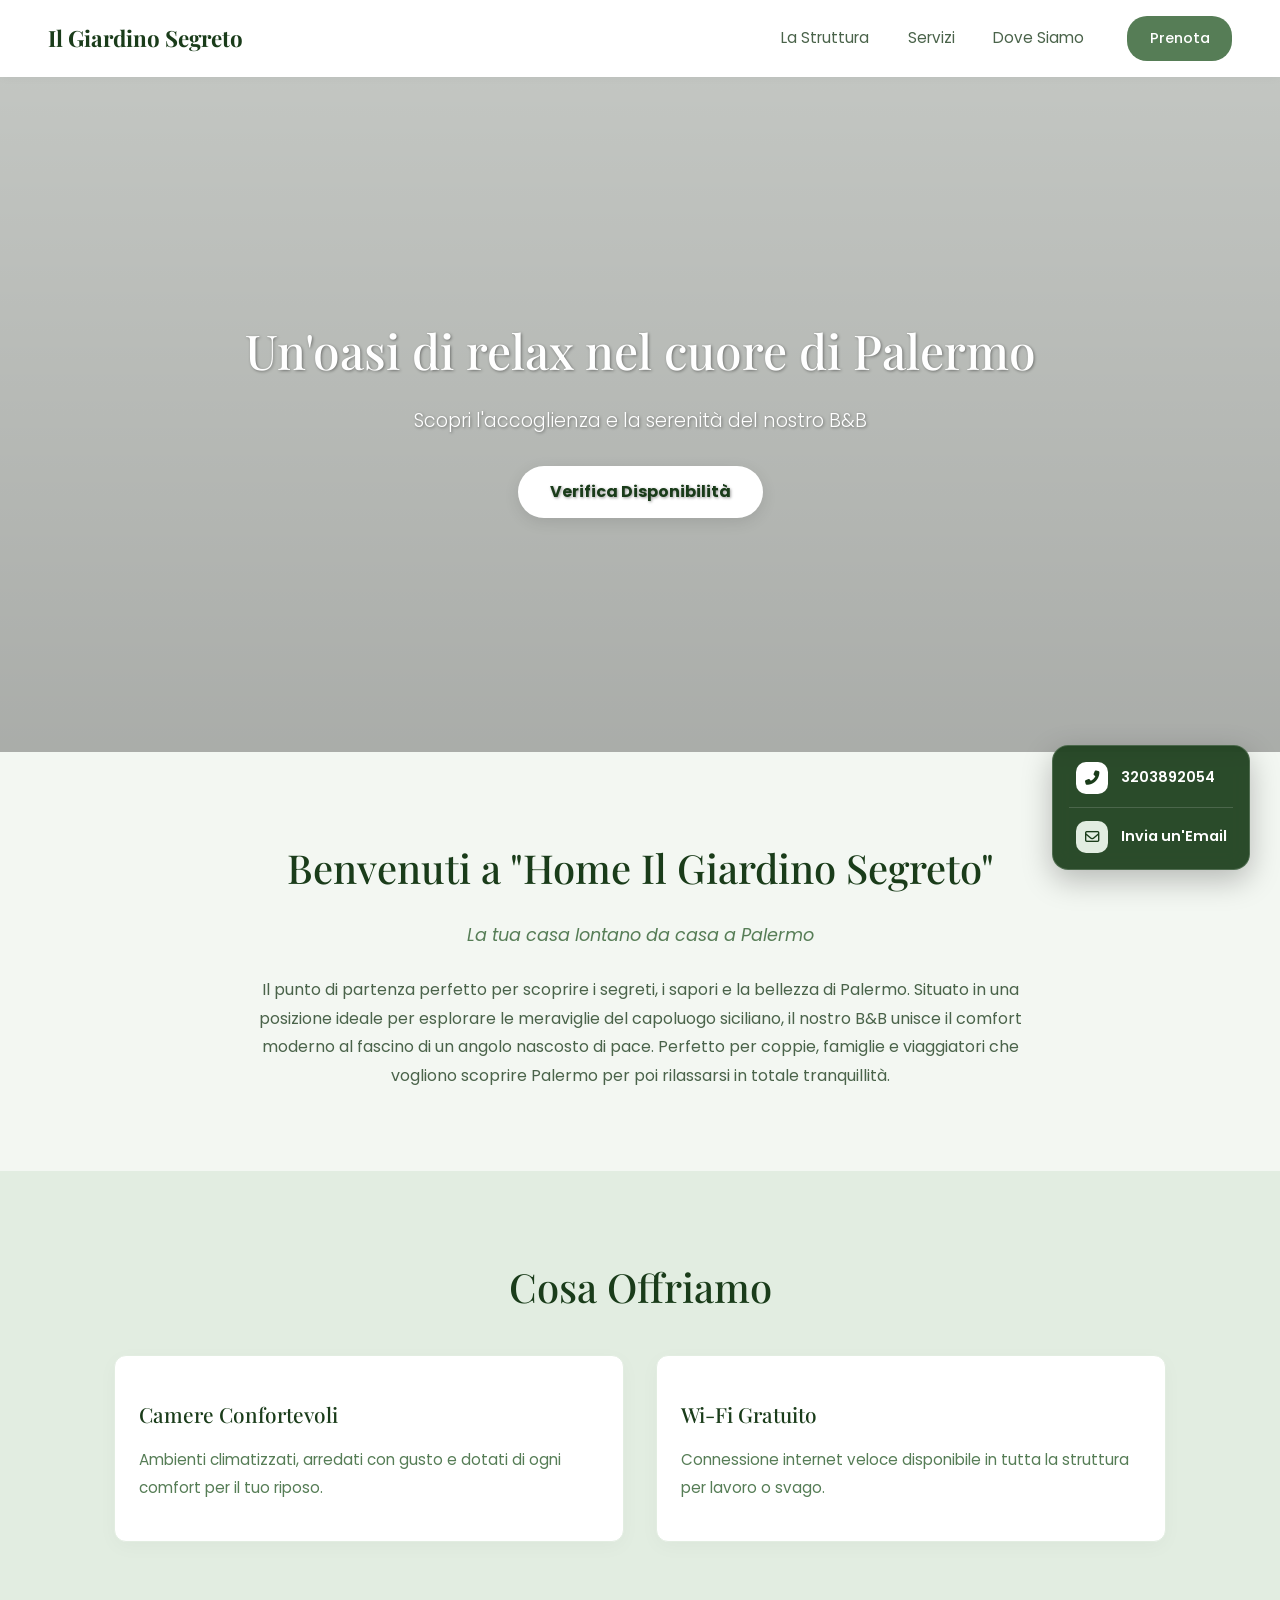
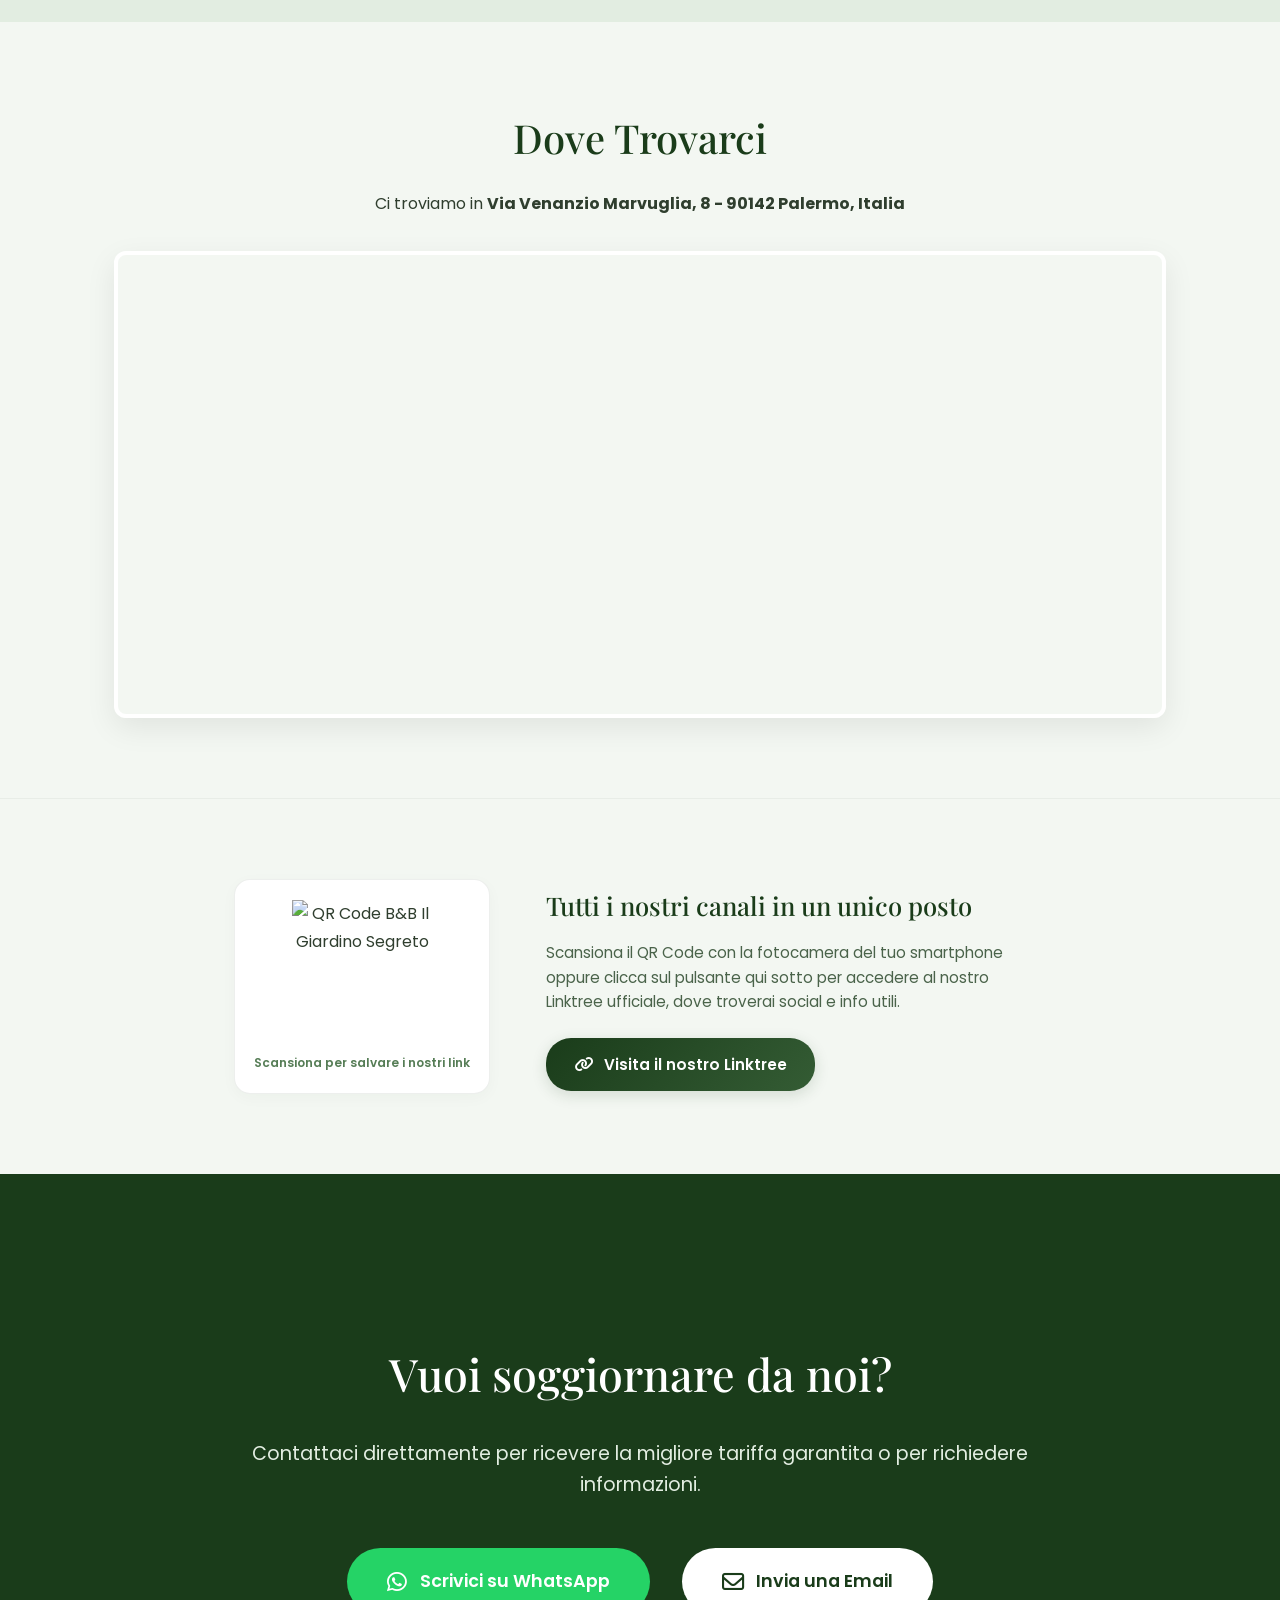
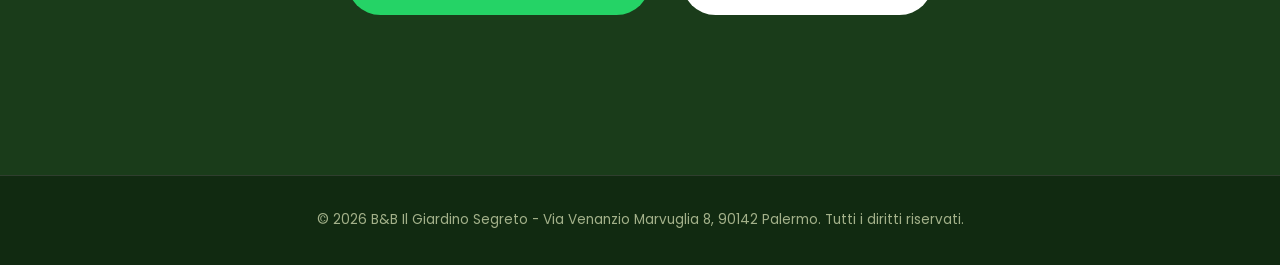
==== commit c901414f: "aggiunto linktree" ====
--- a/index.html
+++ b/index.html
@@ -6,32 +6,39 @@
     <title>B&B Home: Il Giardino Segreto</title>
     <link rel="stylesheet" href="style.css">
     
+    <!-- Font eleganti -->
     <link rel="preconnect" href="https://fonts.googleapis.com">
     <link rel="preconnect" href="https://fonts.gstatic.com" crossorigin>
     <link href="https://fonts.googleapis.com/css2?family=Playfair+Display:ital,wght=0,400..700;1,400..700&family=Poppins:wght=300;400;600&display=swap" rel="stylesheet">
     
+    <!-- Icone FontAwesome -->
     <link rel="stylesheet" href="https://cdnjs.cloudflare.com/ajax/libs/font-awesome/6.5.1/css/all.min.css">
 </head>
 <body>
 
+    <!-- NAVIGAZIONE -->
     <nav class="navbar">
+        <!-- Bottone Burger (Visibile SOLO su Mobile/Tablet) -->
         <button class="burger-menu" id="burgerToggle" aria-label="Apri menu">
             <i class="fas fa-bars"></i>
         </button>
 
         <div class="logo">Il Giardino Segreto</div>
         
+        <!-- Menu Link (Su Desktop è in linea, su Mobile diventa a tendina) -->
         <ul class="nav-links" id="navLinks">
             <li><a href="#struttura">La Struttura</a></li>
             <li><a href="#servizi">Servizi</a></li>
             <li><a href="#dove-siamo">Dove Siamo</a></li>
         </ul>
 
+        <!-- Tasto Prenota (Sempre visibile all'esterno su qualsiasi dispositivo) -->
         <div class="nav-actions">
             <a href="#prenota" class="btn-nav">Prenota</a>
         </div>
     </nav>
 
+    <!-- COPERTINA (HERO SECTION) -->
     <header class="hero">
         <div class="hero-content">
             <h1>Un'oasi di relax nel cuore di Palermo</h1>
@@ -40,6 +47,7 @@
         </div>
     </header>
 
+    <!-- PRESENTAZIONE -->
     <section id="struttura" class="container text-center">
         <h2>Benvenuti a "Home Il Giardino Segreto"</h2>
         <p class="subtitle">La tua casa lontano da casa a Palermo</p>
@@ -48,6 +56,7 @@
         </p>
     </section>
 
+    <!-- SERVIZI / CARATTERISTICHE -->
     <section id="servizi" class="bg-light-green">
         <div class="container">
             <h2 class="text-center">Cosa Offriamo</h2>
@@ -64,6 +73,7 @@
         </div>
     </section>
 
+    <!-- DOVE SIAMO -->
     <section id="dove-siamo" class="container">
         <h2 class="text-center">Dove Trovarci</h2>
         <p class="text-center">Ci troviamo in <strong>Via Venanzio Marvuglia, 8 - 90142 Palermo, Italia</strong></p>
@@ -80,6 +90,27 @@
         </div>
     </section>
 
+    <!-- SEZIONE LINKTREE & QR CODE -->
+    <section class="linktree-section">
+        <div class="linktree-container">
+            <!-- Colonna QR Code -->
+            <div class="qr-box">
+                <img src="https://api.qrserver.com/v1/create-qr-code/?size=150x150&data=https://linktr.ee/homeilgiardinosegreto" alt="QR Code B&B Il Giardino Segreto" class="qr-image" loading="lazy">
+                <p class="qr-caption">Scansiona per salvare i nostri link</p>
+            </div>
+            
+            <!-- Colonna Testo e Bottone -->
+            <div class="linktree-text-box">
+                <h3>Tutti i nostri canali in un unico posto</h3>
+                <p>Scansiona il QR Code con la fotocamera del tuo smartphone oppure clicca sul pulsante qui sotto per accedere al nostro Linktree ufficiale, dove troverai social e info utili.</p>
+                <a href="https://linktr.ee/homeilgiardinosegreto" target="_blank" class="btn-linktree">
+                    <i class="fas fa-link"></i> Visita il nostro Linktree
+                </a>
+            </div>
+        </div>
+    </section>
+
+    <!-- CONTATTI / PRENOTAZIONI -->
     <section id="prenota" class="bg-dark-green text-white text-center">
         <div class="container">
             <h2>Vuoi soggiornare da noi?</h2>
@@ -98,16 +129,18 @@
         </div>
     </section>
 
+    <!-- FOOTER -->
     <footer>
         <p>© 2026 B&B Il Giardino Segreto - Via Venanzio Marvuglia 8, 90142 Palermo. Tutti i diritti riservati.</p>
     </footer>
 
+    <!-- WIDGET CONTATTI FLOTTANTE -->
     <div class="floating-contact-widget">
         <a href="tel:+393203892054" class="widget-row">
             <div class="widget-icon-box tel-color">
                 <i class="fas fa-phone-alt"></i>
             </div>
-            <span>320 3892054</span>
+            <span>3203892054</span>
         </a>
         <div class="widget-divider"></div>
         <a href="mailto:homeilgiardinosegreto@gmail.com" class="widget-row">
@@ -118,15 +151,15 @@
         </a>
     </div>
 
+    <!-- SCRIPT INTERATTIVI E SICUREZZA -->
     <script>
-        // Logica di apertura/chiusura Burger Menu
+        // Logica Apertura/Chiusura Burger Menu
         const burgerToggle = document.getElementById('burgerToggle');
         const navLinks = document.getElementById('navLinks');
         const burgerIcon = burgerToggle.querySelector('i');
 
         burgerToggle.addEventListener('click', () => {
             navLinks.classList.toggle('active');
-            // Cambia l'icona da "barre" a "X" quando è aperto
             if (navLinks.classList.contains('active')) {
                 burgerIcon.classList.remove('fa-bars');
                 burgerIcon.classList.add('fa-times');
@@ -136,7 +169,7 @@
             }
         });
 
-        // Chiude il menu automaticamente quando l'utente clicca un link
+        // Chiude il menu quando si clicca una voce (comodo per navigazione interna)
         document.querySelectorAll('.nav-links a').forEach(link => {
             link.addEventListener('click', () => {
                 navLinks.classList.remove('active');
@@ -145,7 +178,7 @@
             });
         });
 
-        // --- PROTEZIONE CODICE ---
+        // Protezione Codice (Blocco tasto destro e scorciatoie ispeziona)
         document.addEventListener('contextmenu', event => event.preventDefault());
         document.addEventListener('keydown', event => {
             if (
--- a/style.css
+++ b/style.css
@@ -36,7 +36,7 @@
 .text-white { color: #ffffff; }
 .bg-dark-green { background-color: #1a3c1a !important; }
 
-/* --- NAVBAR (Stile base Desktop) --- */
+/* --- NAVBAR DESKTOP --- */
 .navbar {
     display: flex;
     justify-content: space-between;
@@ -57,7 +57,6 @@
     white-space: nowrap;
 }
 
-/* Pulsante Burger (Nascosto di base su PC) */
 .burger-menu {
     display: none;
     background: none;
@@ -142,7 +141,7 @@
     box-shadow: 0 6px 20px rgba(0,0,0,0.15);
 }
 
-/* --- SEZIONE BENVENUTI --- */
+/* --- PRESENTAZIONE --- */
 .subtitle {
     font-size: 1.1rem;
     color: #567d56;
@@ -156,7 +155,7 @@
     color: #4a634a;
 }
 
-/* --- GRIGLIA SERVIZI --- */
+/* --- SERVIZI --- */
 .grid-services {
     display: grid;
     grid-template-columns: repeat(auto-fit, minmax(280px, 1fr));
@@ -190,7 +189,84 @@
     border: 4px solid #ffffff; 
 }
 
-/* --- SEZIONE CONTATTI IN FONDO --- */
+/* --- SEZIONE LINKTREE & QR CODE --- */
+.linktree-section {
+    background-color: #f3f7f2; 
+    padding: 5rem 1.5rem;
+    border-top: 1px solid rgba(26, 60, 26, 0.05);
+}
+
+.linktree-container {
+    max-width: 850px;
+    margin: 0 auto;
+    display: flex;
+    align-items: center;
+    justify-content: center;
+    gap: 3.5rem;
+}
+
+.qr-box {
+    text-align: center;
+    background: #ffffff; 
+    padding: 1.2rem;
+    border-radius: 16px;
+    border: 1px solid rgba(26, 60, 26, 0.08);
+    box-shadow: 0 4px 15px rgba(26, 60, 26, 0.03);
+    flex-shrink: 0;
+}
+
+.qr-image {
+    width: 140px;
+    height: 140px;
+    display: block;
+    margin: 0 auto 0.8rem auto;
+}
+
+.qr-caption {
+    font-size: 0.75rem;
+    color: #567d56;
+    font-weight: 600;
+    margin: 0;
+}
+
+.linktree-text-box {
+    max-width: 500px;
+}
+
+.linktree-text-box h3 {
+    color: #1a3c1a;
+    font-size: 1.6rem;
+    margin-bottom: 0.8rem;
+    text-align: left;
+}
+
+.linktree-text-box p {
+    color: #4a634a;
+    font-size: 0.95rem;
+    margin-bottom: 1.5rem;
+    line-height: 1.6;
+}
+
+.btn-linktree {
+    display: inline-flex;
+    align-items: center;
+    gap: 0.6rem;
+    text-decoration: none;
+    background: linear-gradient(135deg, #1a3c1a, #345c34);
+    color: #ffffff;
+    padding: 0.8rem 1.8rem;
+    border-radius: 25px;
+    font-size: 0.95rem;
+    font-weight: 600;
+    box-shadow: 0 4px 15px rgba(26, 60, 26, 0.15);
+    transition: transform 0.2s, box-shadow 0.2s;
+}
+.btn-linktree:hover {
+    transform: translateY(-2px);
+    box-shadow: 0 6px 20px rgba(26, 60, 26, 0.25);
+}
+
+/* --- SEZIONE PRENOTA --- */
 #prenota { padding: 5rem 0; }
 #prenota h2 { 
     color: #ffffff !important; 
@@ -238,7 +314,7 @@
     border-top: 1px solid #2f3e2e;
 }
 
-/* --- WIDGET FLOTTANTE IN VERDE --- */
+/* --- WIDGET FLOTTANTE VERDE --- */
 .floating-contact-widget {
     position: fixed;
     bottom: 30px;       
@@ -285,71 +361,52 @@
 .widget-divider { height: 1px; background: rgba(255, 255, 255, 0.15); margin: 0.2rem 0.6rem; }
 
 /* ==========================================================================
-   📱 COMPORTAMENTO ESCLUSIVO PER TELEFONI E IPAD (Fino a 1024px)
+   📱 ADATTAMENTO RESPONSIVE: MOBILES & IPADS (Fino a 1024px)
    ========================================================================== */
 @media (max-width: 1024px) {
-    .navbar {
-        padding: 0.8rem 1.5rem;
-    }
-
-    .navbar .logo {
-        font-size: 1.2rem;
-        margin-left: 0.5rem;
-    }
-
-    /* Mostra il pulsante burger a tre lineette */
-    .burger-menu {
-        display: block;
-    }
-
-    /* Trasforma i link in una tendina a scomparsa verticale sotto la Navbar */
+    .navbar { padding: 0.8rem 1.5rem; }
+    .navbar .logo { font-size: 1.2rem; margin-left: 0.5rem; }
+    .burger-menu { display: block; }
+
+    /* Menu a tendina verticale per mobile/tablet */
     .nav-links {
         display: flex;
         flex-direction: column;
         align-items: flex-start;
         position: absolute;
-        top: 100%; /* Si posiziona esattamente sotto la navbar */
+        top: 100%; 
         left: 0;
         width: 100%;
         background-color: #ffffff;
         box-shadow: 0 10px 20px rgba(0,0,0,0.05);
         padding: 0;
         margin: 0;
-        max-height: 0; /* Chiuso di default */
+        max-height: 0; 
         overflow: hidden;
         transition: max-height 0.3s ease-in-out, padding 0.3s ease-in-out;
     }
 
-    /* Classe attivata via JavaScript per mostrare la tendina */
     .nav-links.active {
-        max-height: 300px; /* Si espande mostrando le voci */
+        max-height: 300px; 
         padding: 1.5rem 0;
         border-top: 1px solid #f0f5f0;
     }
 
-    .nav-links li {
-        width: 100%;
-    }
-
-    .nav-links li a {
-        display: block;
-        padding: 0.8rem 2rem;
-        margin: 0;
-        width: 100%;
-        font-size: 1.05rem;
-        font-weight: 500;
-    }
-
-    /* Il tasto prenota rimane fisso in alto a destra, imperturbato */
-    .btn-nav {
-        padding: 0.5rem 1.1rem;
-        font-size: 0.85rem;
-    }
-
-    /* Ottimizzazioni per sezioni interne su schermi touch */
+    .nav-links li { width: 100%; }
+    .nav-links li a { display: block; padding: 0.8rem 2rem; margin: 0; width: 100%; font-size: 1.05rem; font-weight: 500; }
+    
+    /* Il tasto prenota rimane visibile fuori dal burger menu */
+    .btn-nav { padding: 0.5rem 1.1rem; font-size: 0.85rem; }
+
+    /* Ottimizzazioni layout */
     .hero { height: 65vh; }
     .hero-content h1 { font-size: 2.2rem; }
     .hero-content p { font-size: 1.1rem; margin-bottom: 1.8rem; }
+    
+    .linktree-container { flex-direction: column; gap: 2rem; text-align: center; }
+    .linktree-text-box h3 { text-align: center; }
+    .btn-linktree { width: 100%; justify-content: center; }
+
     #prenota h2 { font-size: 2.2rem; }
     .contact-subtitle { font-size: 1rem; padding: 0 1rem; }
     .contact-actions { flex-direction: column; gap: 1.2rem; padding: 0 1.5rem; }
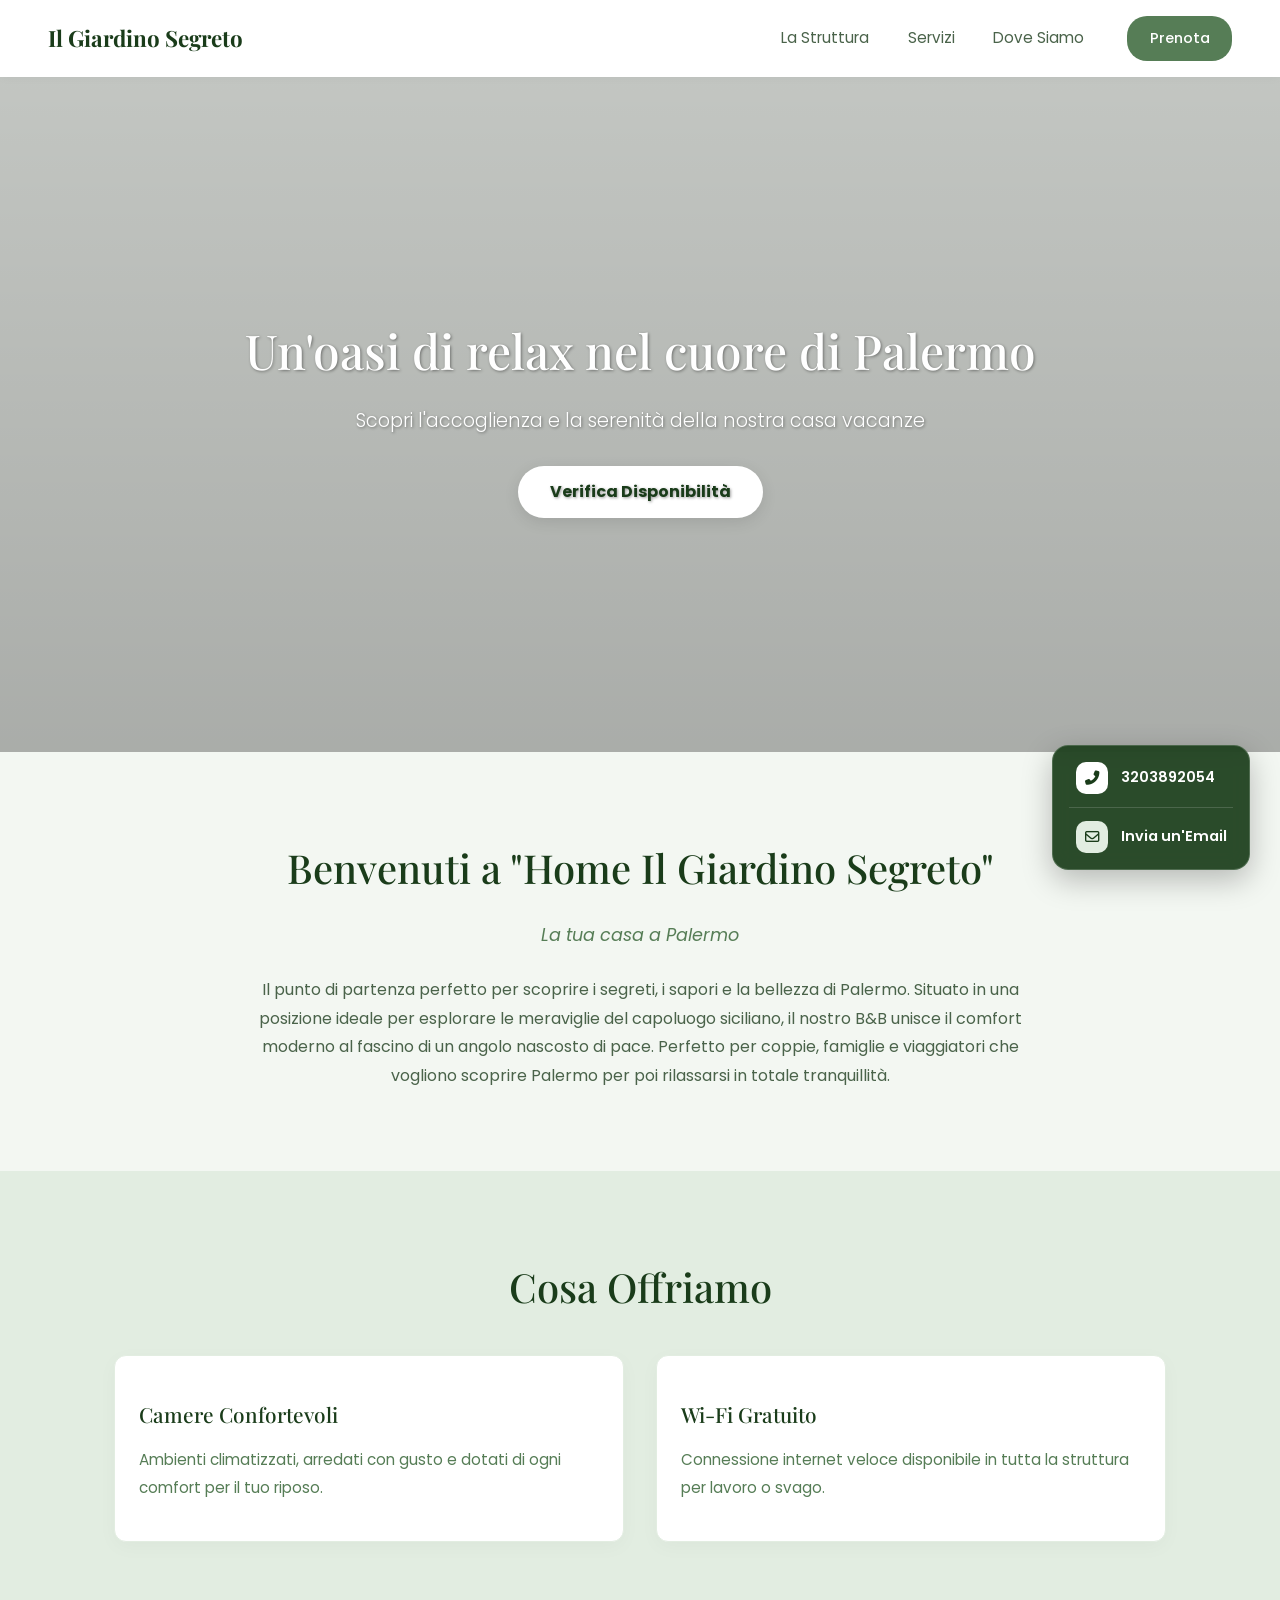
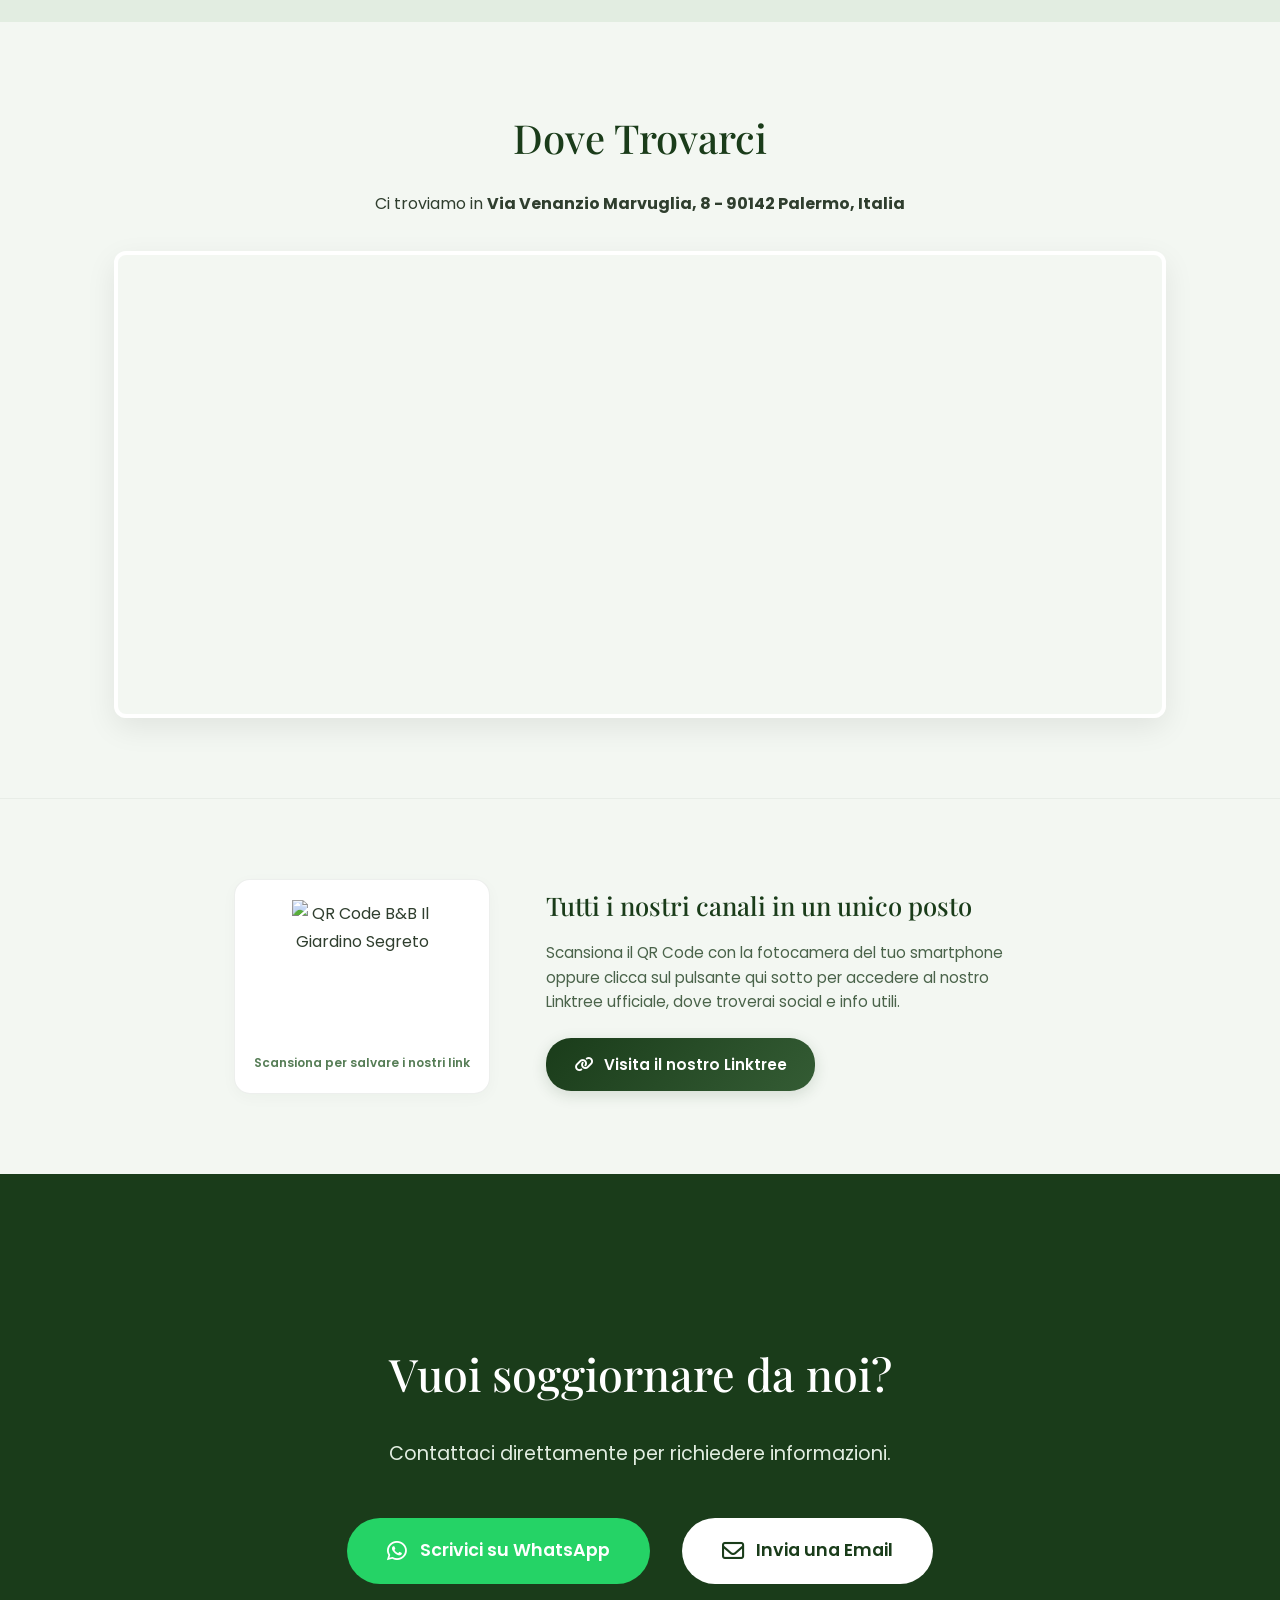
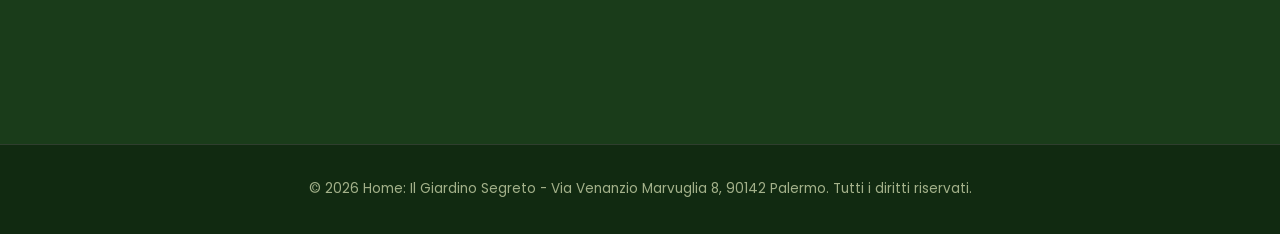
==== commit 8add2de2: "tolto b&b da ovunque" ====
--- a/index.html
+++ b/index.html
@@ -3,7 +3,7 @@
 <head>
     <meta charset="UTF-8">
     <meta name="viewport" content="width=device-width, initial-scale=1.0">
-    <title>B&B Home: Il Giardino Segreto</title>
+    <title>Home: Il Giardino Segreto</title>
     <link rel="stylesheet" href="style.css">
     
     <!-- Font eleganti -->
@@ -42,7 +42,7 @@
     <header class="hero">
         <div class="hero-content">
             <h1>Un'oasi di relax nel cuore di Palermo</h1>
-            <p>Scopri l'accoglienza e la serenità del nostro B&B</p>
+            <p>Scopri l'accoglienza e la serenità della nostra casa vacanze</p>
             <a href="#prenota" class="btn-main">Verifica Disponibilità</a>
         </div>
     </header>
@@ -50,7 +50,7 @@
     <!-- PRESENTAZIONE -->
     <section id="struttura" class="container text-center">
         <h2>Benvenuti a "Home Il Giardino Segreto"</h2>
-        <p class="subtitle">La tua casa lontano da casa a Palermo</p>
+        <p class="subtitle">La tua casa a Palermo</p>
         <p class="description">
             Il punto di partenza perfetto per scoprire i segreti, i sapori e la bellezza di Palermo. Situato in una posizione ideale per esplorare le meraviglie del capoluogo siciliano, il nostro B&B unisce il comfort moderno al fascino di un angolo nascosto di pace. Perfetto per coppie, famiglie e viaggiatori che vogliono scoprire Palermo per poi rilassarsi in totale tranquillità.
         </p>
@@ -114,7 +114,7 @@
     <section id="prenota" class="bg-dark-green text-white text-center">
         <div class="container">
             <h2>Vuoi soggiornare da noi?</h2>
-            <p class="contact-subtitle">Contattaci direttamente per ricevere la migliore tariffa garantita o per richiedere informazioni.</p>
+            <p class="contact-subtitle">Contattaci direttamente per richiedere informazioni.</p>
             
             <div class="contact-actions">
                 <a href="https://wa.me/393203892054?text=Ciao!%20Vorrei%20informazioni%20sulla%20disponibilità%20del%20B&B" class="btn-whatsapp" target="_blank">
@@ -131,7 +131,7 @@
 
     <!-- FOOTER -->
     <footer>
-        <p>© 2026 B&B Il Giardino Segreto - Via Venanzio Marvuglia 8, 90142 Palermo. Tutti i diritti riservati.</p>
+        <p>© 2026 Home: Il Giardino Segreto - Via Venanzio Marvuglia 8, 90142 Palermo. Tutti i diritti riservati.</p>
     </footer>
 
     <!-- WIDGET CONTATTI FLOTTANTE -->
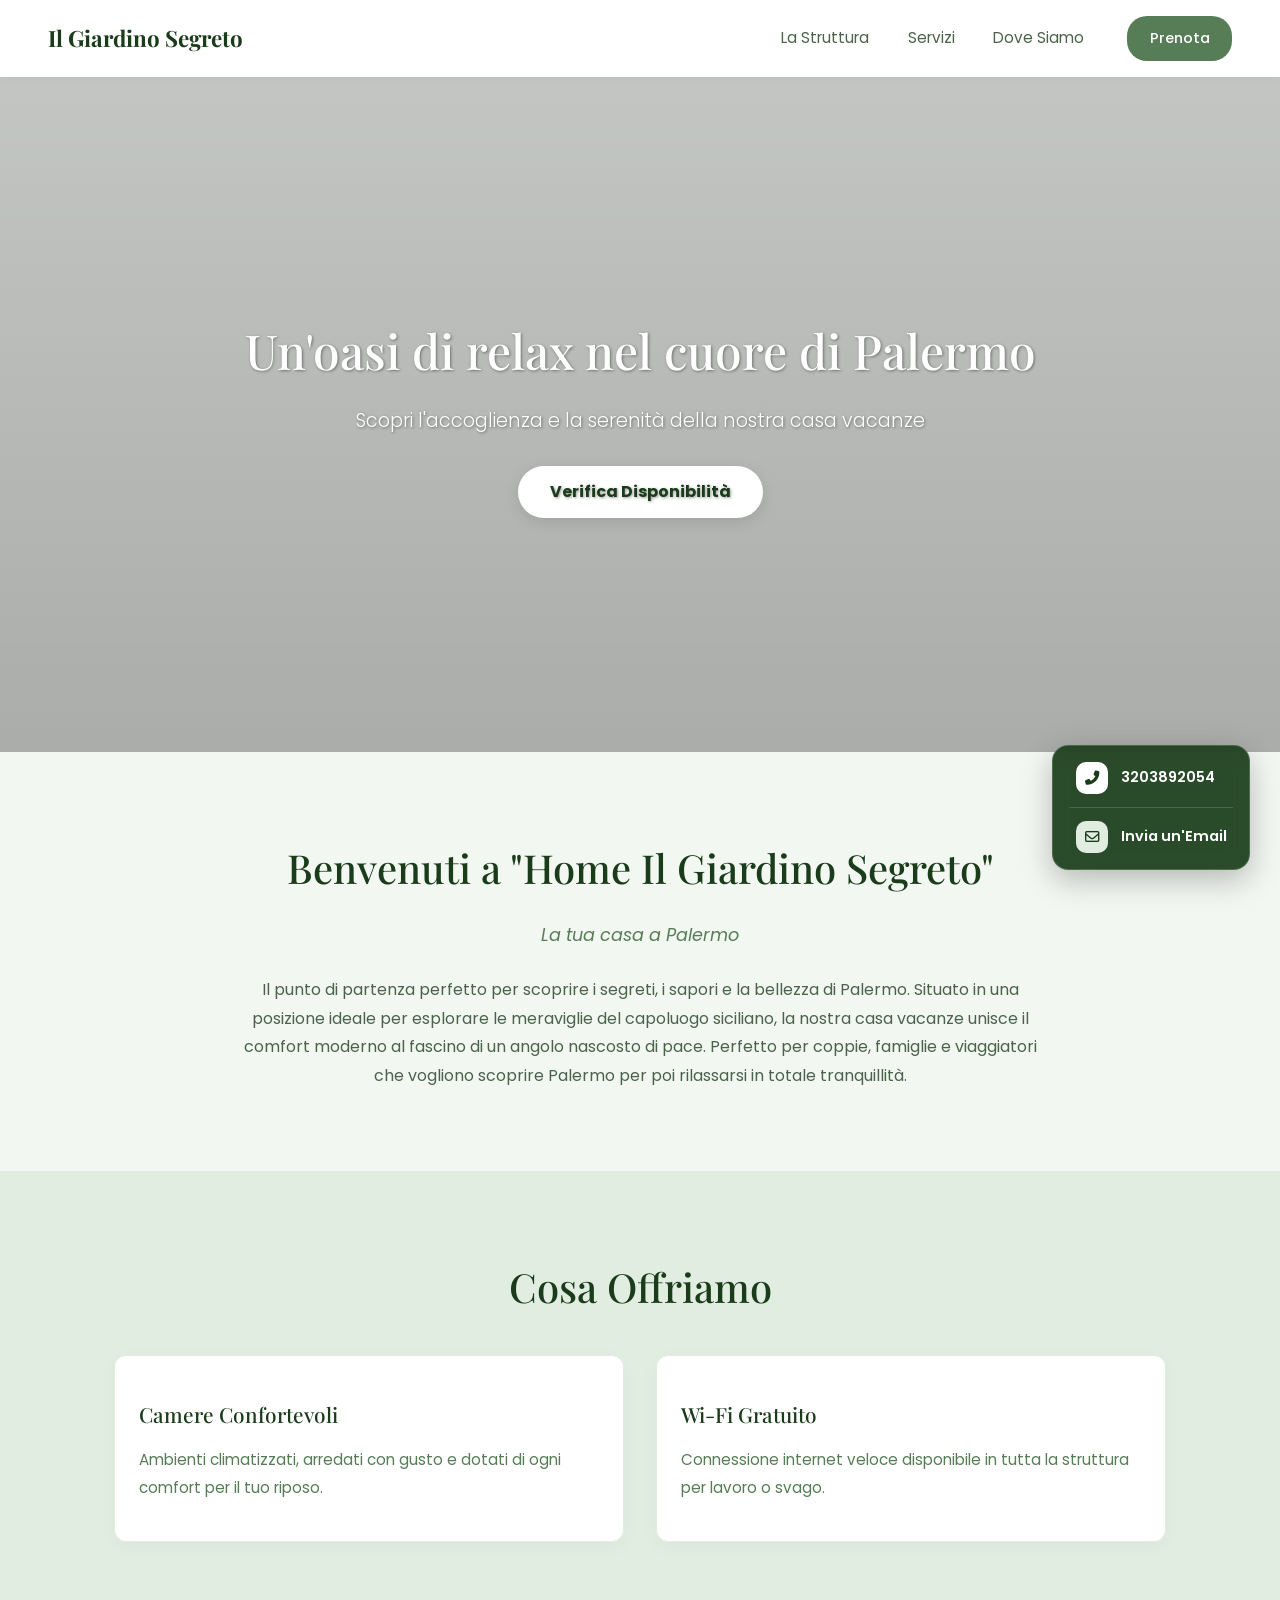
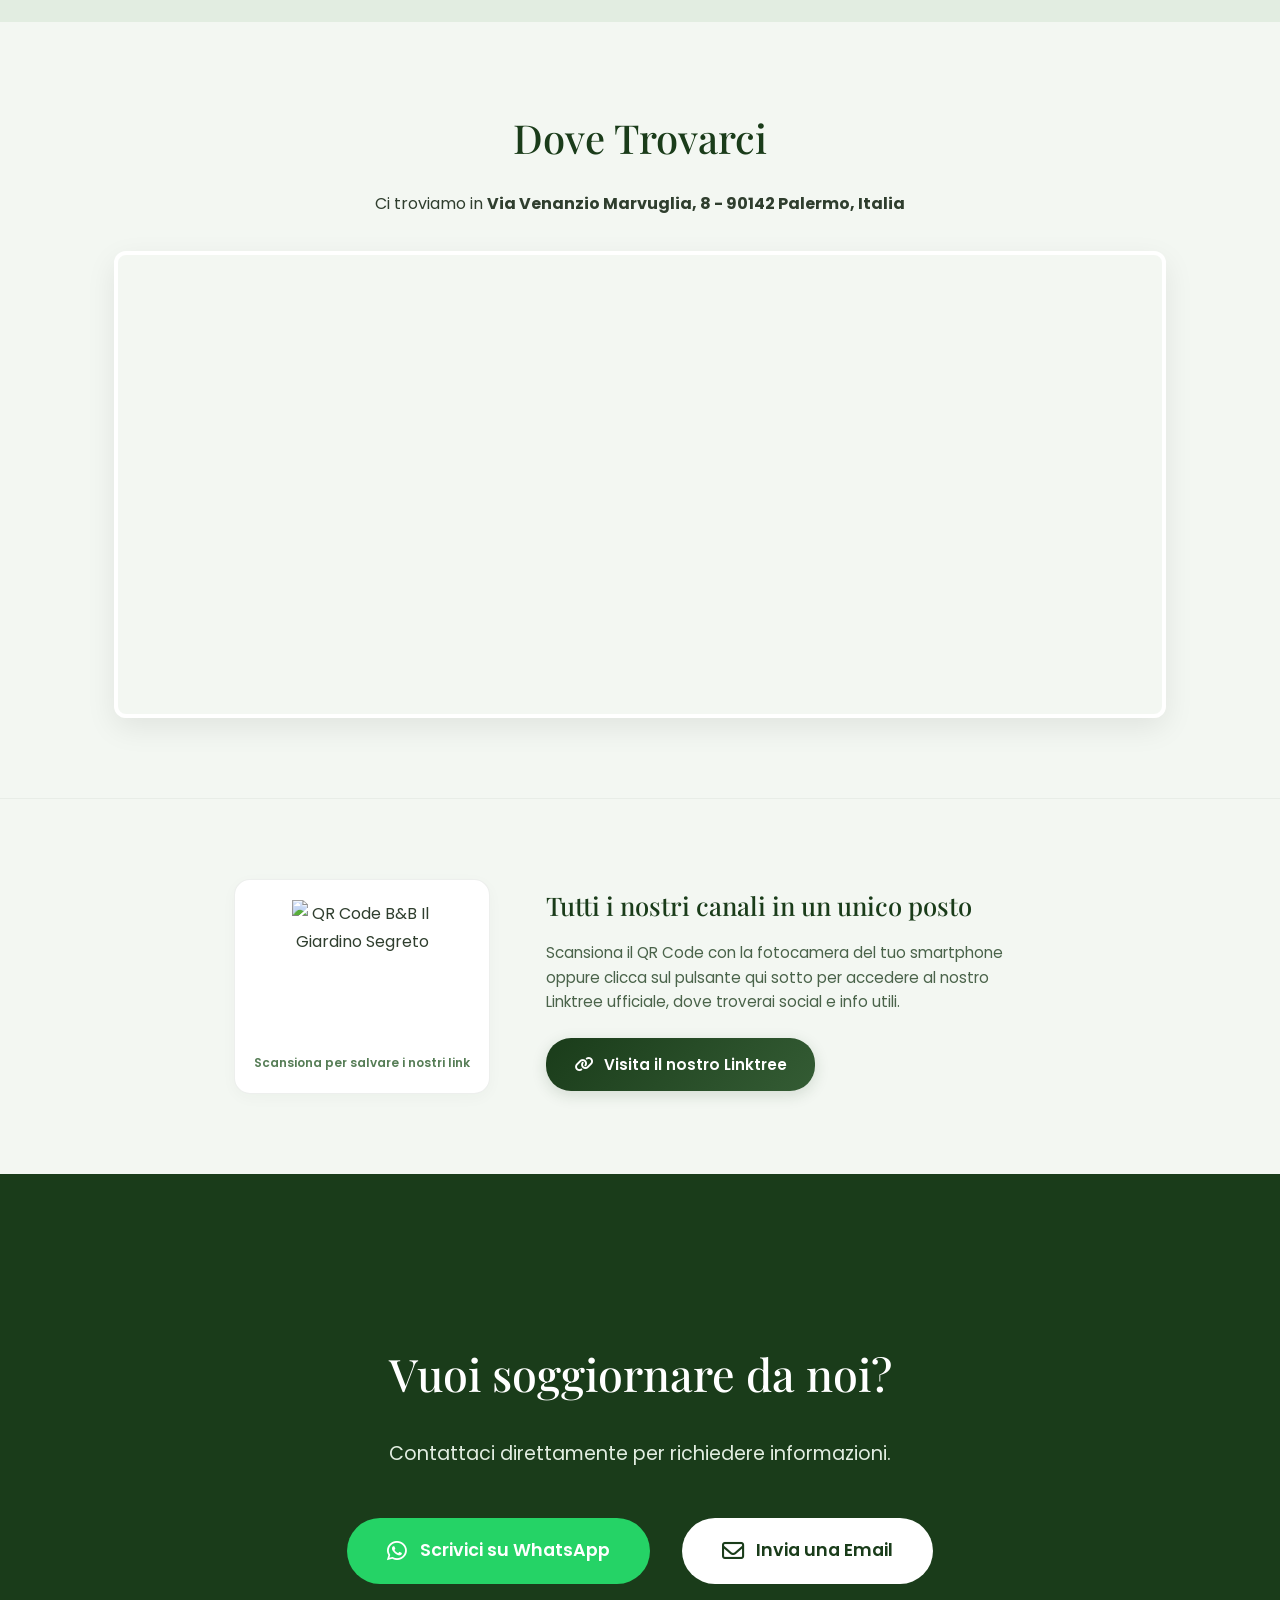
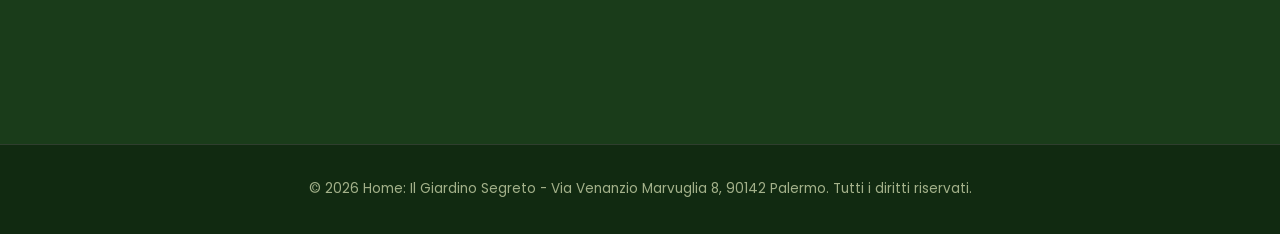
==== commit 383b94d5: """" ====
--- a/index.html
+++ b/index.html
@@ -52,7 +52,7 @@
         <h2>Benvenuti a "Home Il Giardino Segreto"</h2>
         <p class="subtitle">La tua casa a Palermo</p>
         <p class="description">
-            Il punto di partenza perfetto per scoprire i segreti, i sapori e la bellezza di Palermo. Situato in una posizione ideale per esplorare le meraviglie del capoluogo siciliano, il nostro B&B unisce il comfort moderno al fascino di un angolo nascosto di pace. Perfetto per coppie, famiglie e viaggiatori che vogliono scoprire Palermo per poi rilassarsi in totale tranquillità.
+            Il punto di partenza perfetto per scoprire i segreti, i sapori e la bellezza di Palermo. Situato in una posizione ideale per esplorare le meraviglie del capoluogo siciliano, la nostra casa vacanze unisce il comfort moderno al fascino di un angolo nascosto di pace. Perfetto per coppie, famiglie e viaggiatori che vogliono scoprire Palermo per poi rilassarsi in totale tranquillità.
         </p>
     </section>
 
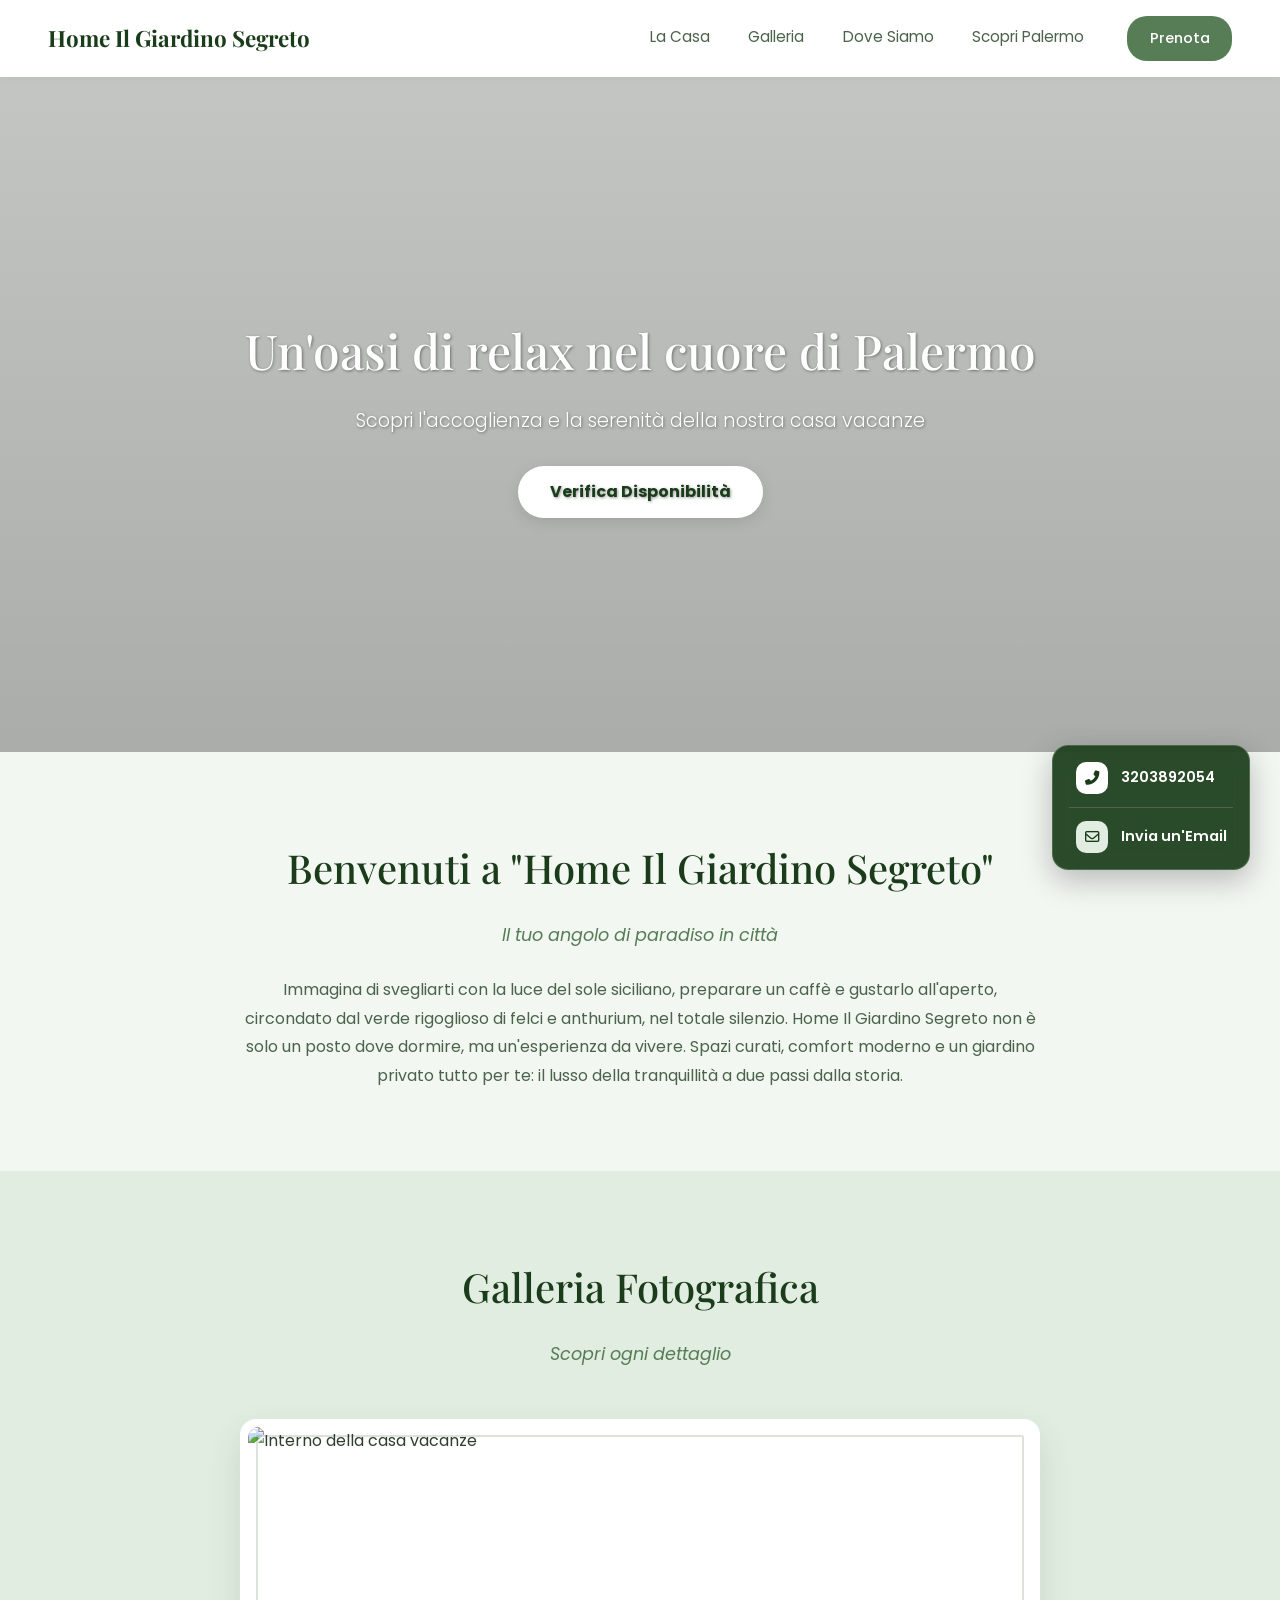
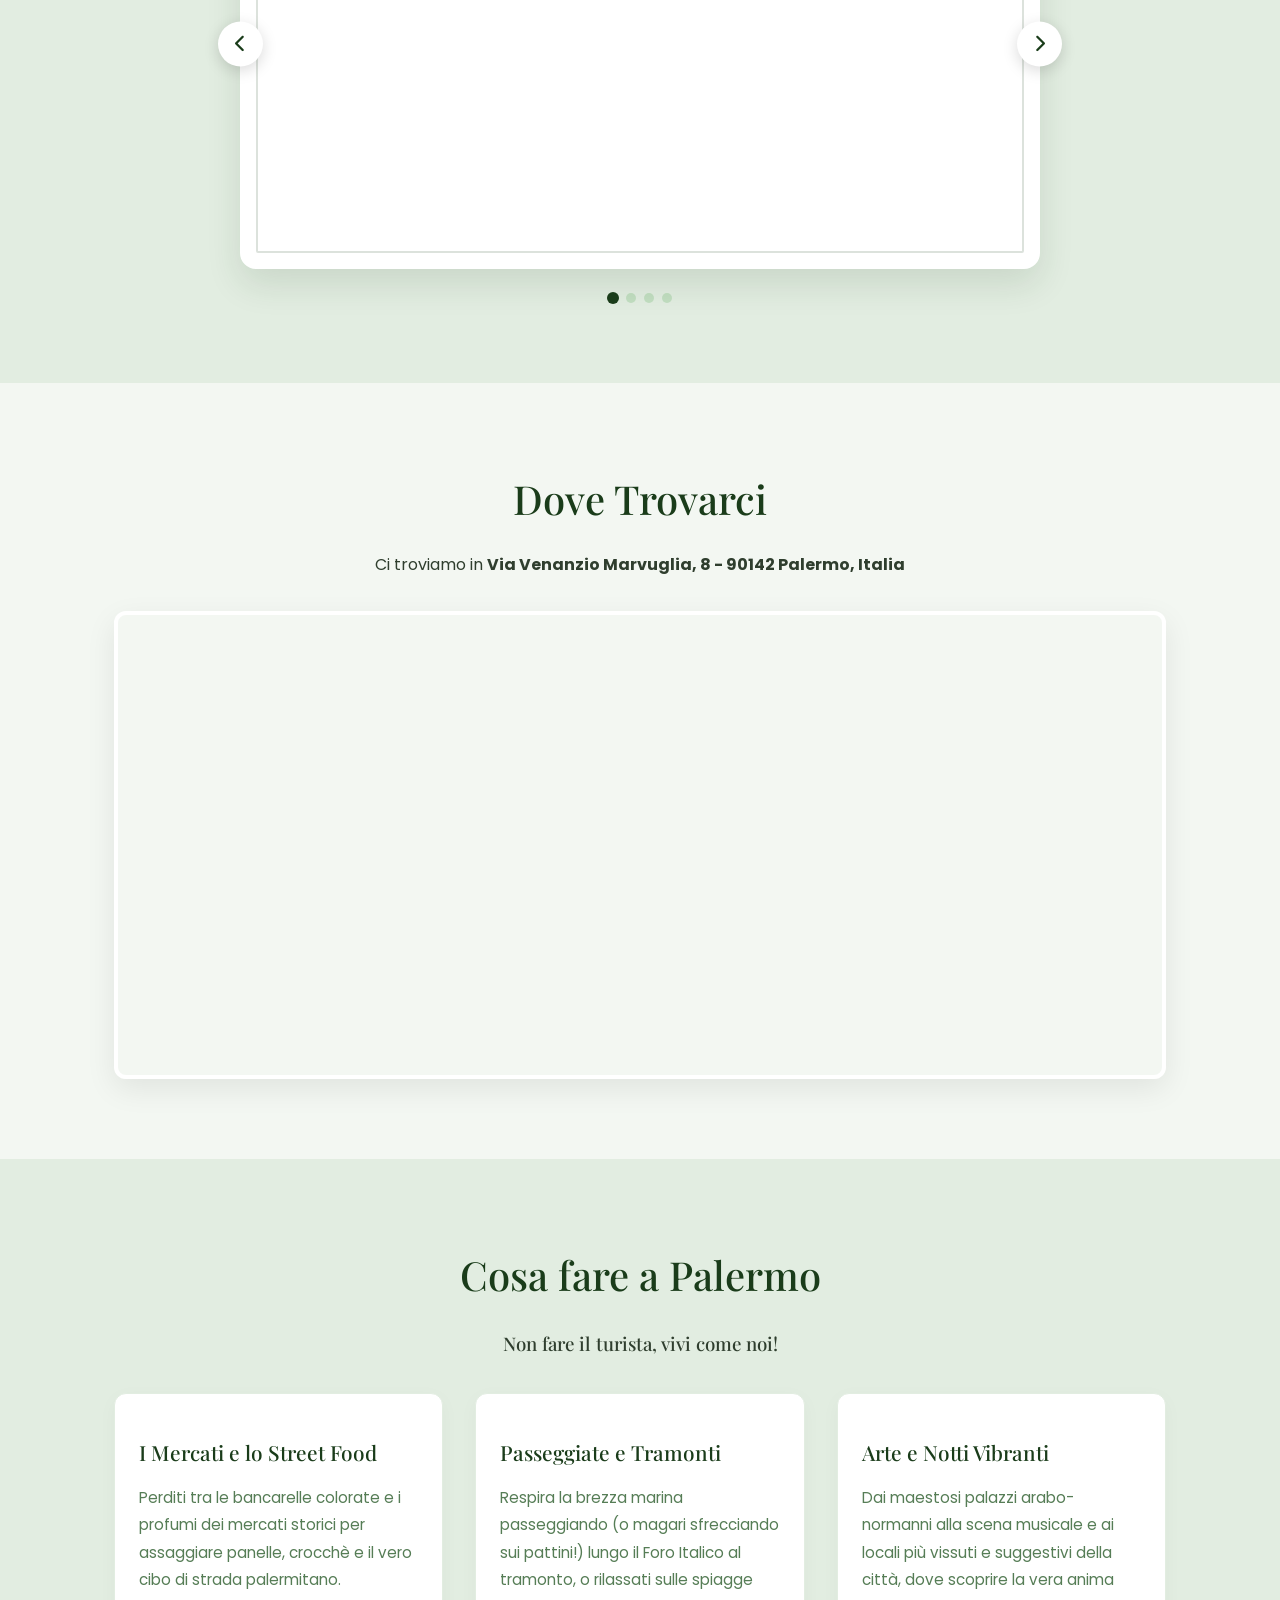
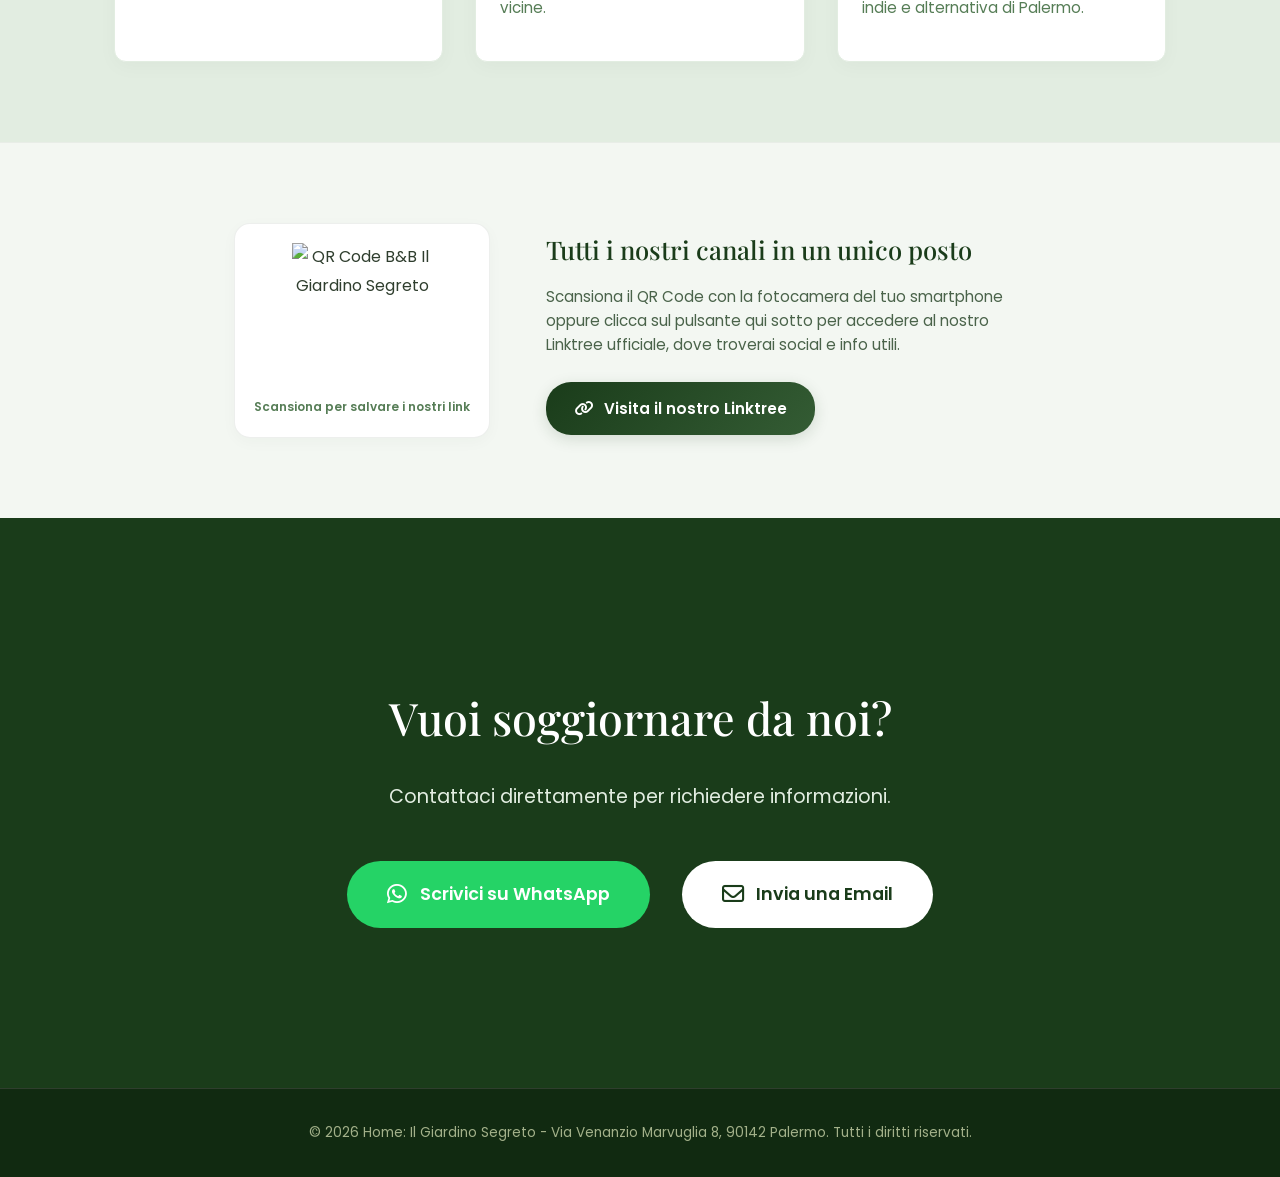
==== commit 6e199ade: "bozza piu impostata" ====
--- a/index.html
+++ b/index.html
@@ -6,39 +6,33 @@
     <title>Home: Il Giardino Segreto</title>
     <link rel="stylesheet" href="style.css">
     
-    <!-- Font eleganti -->
     <link rel="preconnect" href="https://fonts.googleapis.com">
     <link rel="preconnect" href="https://fonts.gstatic.com" crossorigin>
     <link href="https://fonts.googleapis.com/css2?family=Playfair+Display:ital,wght=0,400..700;1,400..700&family=Poppins:wght=300;400;600&display=swap" rel="stylesheet">
     
-    <!-- Icone FontAwesome -->
     <link rel="stylesheet" href="https://cdnjs.cloudflare.com/ajax/libs/font-awesome/6.5.1/css/all.min.css">
 </head>
 <body>
 
-    <!-- NAVIGAZIONE -->
     <nav class="navbar">
-        <!-- Bottone Burger (Visibile SOLO su Mobile/Tablet) -->
         <button class="burger-menu" id="burgerToggle" aria-label="Apri menu">
             <i class="fas fa-bars"></i>
         </button>
 
-        <div class="logo">Il Giardino Segreto</div>
+        <a href="#" class="logo">Home Il Giardino Segreto</a>
         
-        <!-- Menu Link (Su Desktop è in linea, su Mobile diventa a tendina) -->
         <ul class="nav-links" id="navLinks">
-            <li><a href="#struttura">La Struttura</a></li>
-            <li><a href="#servizi">Servizi</a></li>
+            <li><a href="#casa">La Casa</a></li>
+            <li><a href="#galleria">Galleria</a></li>
             <li><a href="#dove-siamo">Dove Siamo</a></li>
+            <li><a href="#scopri-palermo">Scopri Palermo</a></li>
         </ul>
 
-        <!-- Tasto Prenota (Sempre visibile all'esterno su qualsiasi dispositivo) -->
         <div class="nav-actions">
             <a href="#prenota" class="btn-nav">Prenota</a>
         </div>
     </nav>
 
-    <!-- COPERTINA (HERO SECTION) -->
     <header class="hero">
         <div class="hero-content">
             <h1>Un'oasi di relax nel cuore di Palermo</h1>
@@ -47,33 +41,54 @@
         </div>
     </header>
 
-    <!-- PRESENTAZIONE -->
-    <section id="struttura" class="container text-center">
+    <section id="casa" class="container text-center">
         <h2>Benvenuti a "Home Il Giardino Segreto"</h2>
-        <p class="subtitle">La tua casa a Palermo</p>
+        <p class="subtitle">Il tuo angolo di paradiso in città</p>
         <p class="description">
-            Il punto di partenza perfetto per scoprire i segreti, i sapori e la bellezza di Palermo. Situato in una posizione ideale per esplorare le meraviglie del capoluogo siciliano, la nostra casa vacanze unisce il comfort moderno al fascino di un angolo nascosto di pace. Perfetto per coppie, famiglie e viaggiatori che vogliono scoprire Palermo per poi rilassarsi in totale tranquillità.
+           Immagina di svegliarti con la luce del sole siciliano, preparare un caffè e gustarlo all'aperto, circondato dal verde rigoglioso di felci e anthurium, nel totale silenzio.
+Home Il Giardino Segreto non è solo un posto dove dormire, ma un'esperienza da vivere. Spazi curati, comfort moderno e un giardino privato tutto per te: il lusso della tranquillità a due passi dalla storia.
         </p>
     </section>
 
-    <!-- SERVIZI / CARATTERISTICHE -->
-    <section id="servizi" class="bg-light-green">
+    <section id="galleria" class="bg-light-green">
         <div class="container">
-            <h2 class="text-center">Cosa Offriamo</h2>
-            <div class="grid-services">
-                <div class="card">
-                    <h3>Camere Confortevoli</h3>
-                    <p>Ambienti climatizzati, arredati con gusto e dotati di ogni comfort per il tuo riposo.</p>
-                </div>
-                <div class="card">
-                    <h3>Wi-Fi Gratuito</h3>
-                    <p>Connessione internet veloce disponibile in tutta la struttura per lavoro o svago.</p>
-                </div>
-            </div>
-        </div>
-    </section>
-
-    <!-- DOVE SIAMO -->
+            <h2 class="text-center">Galleria Fotografica</h2>
+            <p class="subtitle text-center">Scopri ogni dettaglio</p>
+            
+            <div class="slider-wrapper">
+                <button class="slider-btn prev-btn" id="prevBtn" aria-label="Foto precedente">
+                    <i class="fas fa-chevron-left"></i>
+                </button>
+
+                <div class="slider-container" id="sliderContainer">
+                    <div class="slider-item active">
+                        <img src="https://images.unsplash.com/photo-1554995207-c18c203602cb?auto=format&fit=crop&w=1200&q=80" alt="Interno della casa vacanze">
+                    </div>
+                    <div class="slider-item">
+                        <img src="https://images.unsplash.com/photo-1505691938895-1758d7feb511?auto=format&fit=crop&w=1200&q=80" alt="La camera da letto">
+                    </div>
+                    <div class="slider-item">
+                        <img src="https://images.unsplash.com/photo-1540555700478-4be289fbecef?auto=format&fit=crop&w=1200&q=80" alt="Il giardino esterno">
+                    </div>
+                    <div class="slider-item">
+                        <img src="https://images.unsplash.com/photo-1584622650111-993a426fbf0a?auto=format&fit=crop&w=1200&q=80" alt="Il bagno moderno">
+                    </div>
+                </div>
+
+                <button class="slider-btn next-btn" id="nextBtn" aria-label="Foto successiva">
+                    <i class="fas fa-chevron-right"></i>
+                </button>
+            </div>
+
+            <div class="slider-dots" id="sliderDots">
+                <span class="dot active"></span>
+                <span class="dot"></span>
+                <span class="dot"></span>
+                <span class="dot"></span>
+            </div>
+        </div>
+    </section>
+
     <section id="dove-siamo" class="container">
         <h2 class="text-center">Dove Trovarci</h2>
         <p class="text-center">Ci troviamo in <strong>Via Venanzio Marvuglia, 8 - 90142 Palermo, Italia</strong></p>
@@ -90,16 +105,34 @@
         </div>
     </section>
 
-    <!-- SEZIONE LINKTREE & QR CODE -->
+    <section id="scopri-palermo" class="bg-light-green">
+        <div class="container">
+            <h2 class="text-center">Cosa fare a Palermo</h2>
+            <h3 class="text-center">Non fare il turista, vivi come noi!</h3>
+            <div class="grid-services">
+                <div class="card">
+                    <h3>I Mercati e lo Street Food</h3>
+                    <p>Perditi tra le bancarelle colorate e i profumi dei mercati storici per assaggiare panelle, crocchè e il vero cibo di strada palermitano.</p>
+                </div>
+                <div class="card">
+                    <h3>Passeggiate e Tramonti</h3>
+                    <p>Respira la brezza marina passeggiando (o magari sfrecciando sui pattini!) lungo il Foro Italico al tramonto, o rilassati sulle spiagge vicine.</p>
+                </div>
+                <div class="card">
+                    <h3>Arte e Notti Vibranti</h3>
+                    <p>Dai maestosi palazzi arabo-normanni alla scena musicale e ai locali più vissuti e suggestivi della città, dove scoprire la vera anima indie e alternativa di Palermo.</p>
+                </div>
+            </div>
+        </div>
+    </section>
+
     <section class="linktree-section">
         <div class="linktree-container">
-            <!-- Colonna QR Code -->
             <div class="qr-box">
                 <img src="https://api.qrserver.com/v1/create-qr-code/?size=150x150&data=https://linktr.ee/homeilgiardinosegreto" alt="QR Code B&B Il Giardino Segreto" class="qr-image" loading="lazy">
                 <p class="qr-caption">Scansiona per salvare i nostri link</p>
             </div>
             
-            <!-- Colonna Testo e Bottone -->
             <div class="linktree-text-box">
                 <h3>Tutti i nostri canali in un unico posto</h3>
                 <p>Scansiona il QR Code con la fotocamera del tuo smartphone oppure clicca sul pulsante qui sotto per accedere al nostro Linktree ufficiale, dove troverai social e info utili.</p>
@@ -110,7 +143,6 @@
         </div>
     </section>
 
-    <!-- CONTATTI / PRENOTAZIONI -->
     <section id="prenota" class="bg-dark-green text-white text-center">
         <div class="container">
             <h2>Vuoi soggiornare da noi?</h2>
@@ -129,12 +161,10 @@
         </div>
     </section>
 
-    <!-- FOOTER -->
     <footer>
         <p>© 2026 Home: Il Giardino Segreto - Via Venanzio Marvuglia 8, 90142 Palermo. Tutti i diritti riservati.</p>
     </footer>
 
-    <!-- WIDGET CONTATTI FLOTTANTE -->
     <div class="floating-contact-widget">
         <a href="tel:+393203892054" class="widget-row">
             <div class="widget-icon-box tel-color">
@@ -151,9 +181,8 @@
         </a>
     </div>
 
-    <!-- SCRIPT INTERATTIVI E SICUREZZA -->
     <script>
-        // Logica Apertura/Chiusura Burger Menu
+        // 1. Logica Apertura/Chiusura Burger Menu
         const burgerToggle = document.getElementById('burgerToggle');
         const navLinks = document.getElementById('navLinks');
         const burgerIcon = burgerToggle.querySelector('i');
@@ -178,7 +207,55 @@
             });
         });
 
-        // Protezione Codice (Blocco tasto destro e scorciatoie ispeziona)
+        // 2. Logica Slider Galleria Interattiva (AGGIUNTA E FUNZIONANTE)
+        const slides = document.querySelectorAll('.slider-item');
+        const dots = document.querySelectorAll('.slider-dots .dot');
+        const prevBtn = document.getElementById('prevBtn');
+        const nextBtn = document.getElementById('nextBtn');
+        let currentSlide = 0;
+
+        function showSlide(index) {
+            // Rimuove lo stato attivo da tutte le immagini e puntini
+            slides.forEach(slide => slide.classList.remove('active'));
+            dots.forEach(dot => dot.classList.remove('active'));
+            
+            // Gestione del ciclo infinito (torna all'inizio o va alla fine)
+            if (index >= slides.length) {
+                currentSlide = 0;
+            } else if (index < 0) {
+                currentSlide = slides.length - 1;
+            } else {
+                currentSlide = index;
+            }
+
+            // Attiva la foto e il puntino corrente
+            slides[currentSlide].classList.add('active');
+            if (dots[currentSlide]) {
+                dots[currentSlide].classList.add('active');
+            }
+        }
+
+        // Eventi pulsanti Avanti / Indietro
+        if (nextBtn && prevBtn) {
+            nextBtn.addEventListener('click', (e) => {
+                e.preventDefault();
+                showSlide(currentSlide + 1);
+            });
+
+            prevBtn.addEventListener('click', (e) => {
+                e.preventDefault();
+                showSlide(currentSlide - 1);
+            });
+        }
+
+        // Permette la navigazione cliccando direttamente sui puntini
+        dots.forEach((dot, index) => {
+            dot.addEventListener('click', () => {
+                showSlide(index);
+            });
+        });
+
+        // 3. Protezione Codice (Blocco tasto destro e scorciatoie ispeziona)
         document.addEventListener('contextmenu', event => event.preventDefault());
         document.addEventListener('keydown', event => {
             if (
--- a/style.css
+++ b/style.css
@@ -1,4 +1,7 @@
 /* --- RESET E REGOLE GENERALI --- */
+html {
+    scroll-behavior: smooth; /* Rende lo scorrimento verso l'alto morbido e fluido */
+}
 * {
     margin: 0;
     padding: 0;
@@ -55,6 +58,8 @@
     font-weight: bold;
     color: #1a3c1a;
     white-space: nowrap;
+    text-decoration: none; /* Rimuove la sottolineatura del link */
+    cursor: pointer;
 }
 
 .burger-menu {
@@ -76,15 +81,43 @@
     margin-right: 1.5rem; 
 }
 
+/* --- SISTEMAZIONE COLLEGAMENTI E LINEE ANIMATE --- */
 .nav-links li a {
     text-decoration: none;
     color: #4a634a; 
     margin: 0 1.2rem;
     font-size: 0.95rem;
     transition: color 0.3s;
+    position: relative;
+    padding-bottom: 4px;
+    display: inline-block; /* Impedisce alla linea di allargarsi a tutto schermo */
+    width: max-content;    /* Forza il link a seguire solo la larghezza del testo */
 }
 
 .nav-links li a:hover { color: #1a3c1a; }
+
+/* Struttura della linea bouncy sotto la parola */
+.nav-links li a::after {
+    content: '';
+    position: absolute;
+    bottom: 0;
+    left: 0;
+    width: 100%;
+    height: 3px;                 
+    background-color: #1a3c1a;   
+    border-radius: 2px;
+    transform: scaleX(0);
+    transform-origin: center;
+    opacity: 0;
+    transition: transform 0.4s cubic-bezier(0.175, 0.885, 0.32, 1.275), opacity 0.3s ease;
+}
+
+/* Attivazione linea su PC (hover) e su Mobile (active) */
+.nav-links li a:hover::after,
+.nav-links li a:active::after {
+    transform: scaleX(1);
+    opacity: 1;
+}
 
 .btn-nav {
     display: inline-block;
@@ -99,6 +132,8 @@
     white-space: nowrap;
 }
 .btn-nav:hover { background: #436143; }
+
+/* HERO SECTION, PRESENTAZIONE, SERVIZI, MAPPA, LINKTREE, PRENOTA, FOOTER E WIDGET RIMANGONO IDENTICI */
 
 /* --- HERO SECTION --- */
 .hero {
@@ -392,10 +427,22 @@
         border-top: 1px solid #f0f5f0;
     }
 
-    .nav-links li { width: 100%; }
-    .nav-links li a { display: block; padding: 0.8rem 2rem; margin: 0; width: 100%; font-size: 1.05rem; font-weight: 500; }
+    .nav-links li { 
+        width: 100%; 
+        display: flex;
+        justify-content: center; /* Mantiene i link mobile centrati e ordinati */
+    }
     
-    /* Il tasto prenota rimane visibile fuori dal burger menu */
+    /* Modificato inline-block per far combaciare la linea alla parola nel burger menu */
+    .nav-links li a { 
+        display: inline-block; 
+        padding: 0.8rem 2rem; 
+        margin: 0; 
+        width: auto; 
+        font-size: 1.05rem; 
+        font-weight: 500; 
+    }
+    
     .btn-nav { padding: 0.5rem 1.1rem; font-size: 0.85rem; }
 
     /* Ottimizzazioni layout */
@@ -417,4 +464,119 @@
     .floating-contact-widget { bottom: 20px; right: 20px; padding: 0.3rem; }
     .widget-row { padding: 0.5rem 0.8rem; font-size: 0.8rem; }
     .widget-icon-box { width: 28px; height: 28px; font-size: 0.8rem; }
+}
+
+/* --- SLIDER GALLERIA FOTOGRAFICA --- */
+.slider-wrapper {
+    position: relative;
+    max-width: 800px;
+    margin: 3rem auto 1.5rem auto;
+    display: flex;
+    align-items: center;
+}
+
+/* Contenitore principale delle foto con doppia cornice di design */
+.slider-container {
+    width: 100%;
+    height: 450px; /* Altezza dello slider su PC */
+    border-radius: 16px;
+    overflow: hidden;
+    background: #ffffff;
+    
+    /* Cornice Esterna Bianca Elegante */
+    border: 8px solid #ffffff; 
+    /* Ombra morbida per dare profondità */
+    box-shadow: 0 15px 35px rgba(26, 60, 26, 0.12); 
+    position: relative;
+}
+
+/* Singola foto dentro lo slider */
+.slider-item {
+    position: absolute;
+    top: 0;
+    left: 0;
+    width: 100%;
+    height: 100%;
+    opacity: 0;
+    transition: opacity 0.5s ease-in-out;
+    z-index: 1;
+}
+
+/* Quando la foto è attiva viene mostrata */
+.slider-item.active {
+    opacity: 1;
+    z-index: 2;
+}
+
+.slider-item img {
+    width: 100%;
+    height: 100%;
+    object-fit: cover;
+    display: block;
+    border-radius: 10px; /* Arrotonda l'immagine dentro la cornice */
+    
+    /* Cornice Interna Sottile Verde Scuro */
+    outline: 2px solid rgba(26, 60, 26, 0.15);
+    outline-offset: -10px;
+}
+
+/* Pulsanti Avanti e Indietro */
+.slider-btn {
+    position: absolute;
+    top: 50%;
+    transform: translateY(-50%);
+    background: #ffffff;
+    color: #1a3c1a;
+    border: none;
+    width: 45px;
+    height: 45px;
+    border-radius: 50%;
+    cursor: pointer;
+    display: flex;
+    align-items: center;
+    justify-content: center;
+    font-size: 1.1rem;
+    box-shadow: 0 4px 15px rgba(0,0,0,0.15);
+    z-index: 10;
+    transition: background 0.3s, color 0.3s, transform 0.2s;
+}
+
+.slider-btn:hover {
+    background: #1a3c1a;
+    color: #ffffff;
+}
+
+.prev-btn { left: -22px; } /* Fa sporgere leggermente il tasto a sinistra */
+.next-btn { right: -22px; } /* Fa sporgere leggermente il tasto a destra */
+
+.slider-btn:active { transform: translateY(-50%) scale(0.9); }
+
+/* Puntini di navigazione in basso */
+.slider-dots {
+    display: flex;
+    justify-content: center;
+    gap: 0.5rem;
+    margin-top: 1rem;
+}
+
+.dot {
+    width: 10px;
+    height: 10px;
+    background: #c2dec1;
+    border-radius: 50%;
+    display: inline-block;
+    transition: background 0.3s, transform 0.3s;
+}
+
+.dot.active {
+    background: #1a3c1a;
+    transform: scale(1.2);
+}
+
+/* Ottimizzazione Mobile */
+@media (max-width: 768px) {
+    .slider-container { height: 300px; border: 6px solid #ffffff; }
+    .slider-btn { width: 38px; height: 38px; font-size: 0.9rem; }
+    .prev-btn { left: -10px; }
+    .next-btn { right: -10px; }
 }
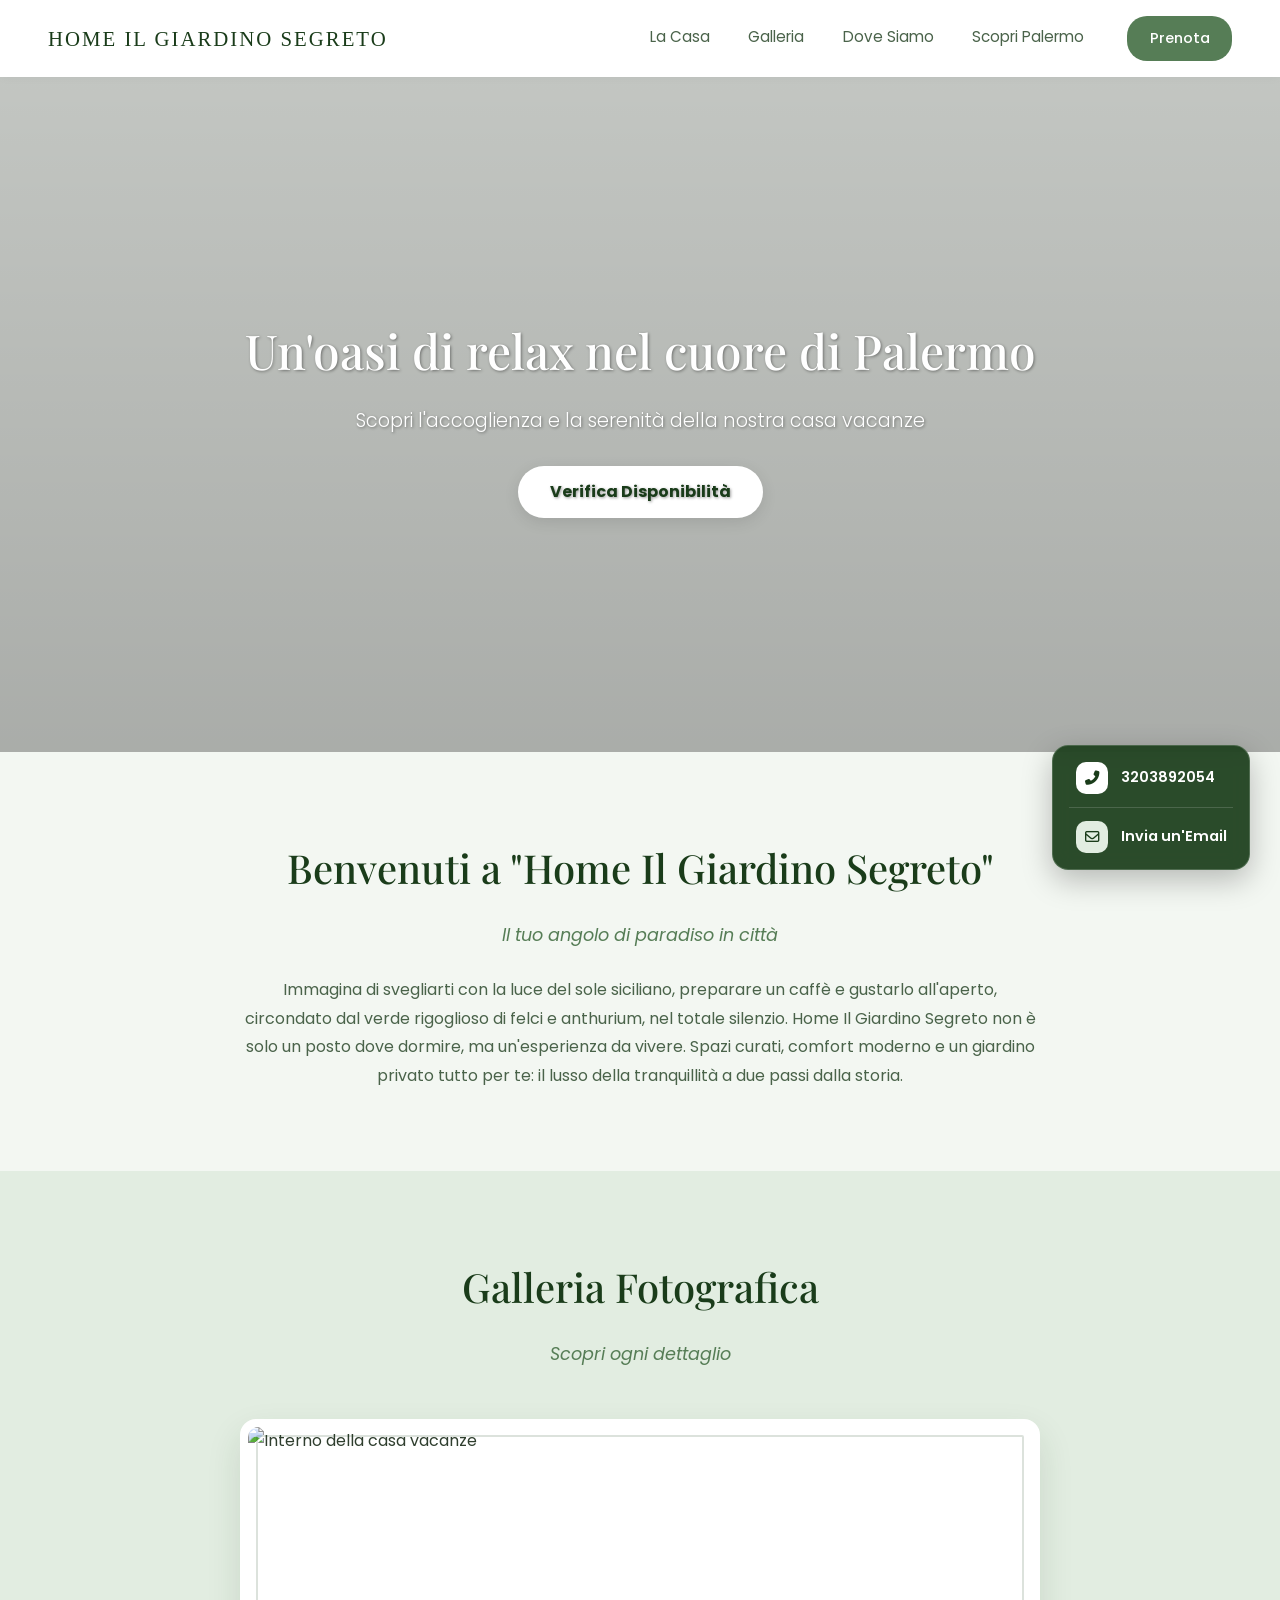
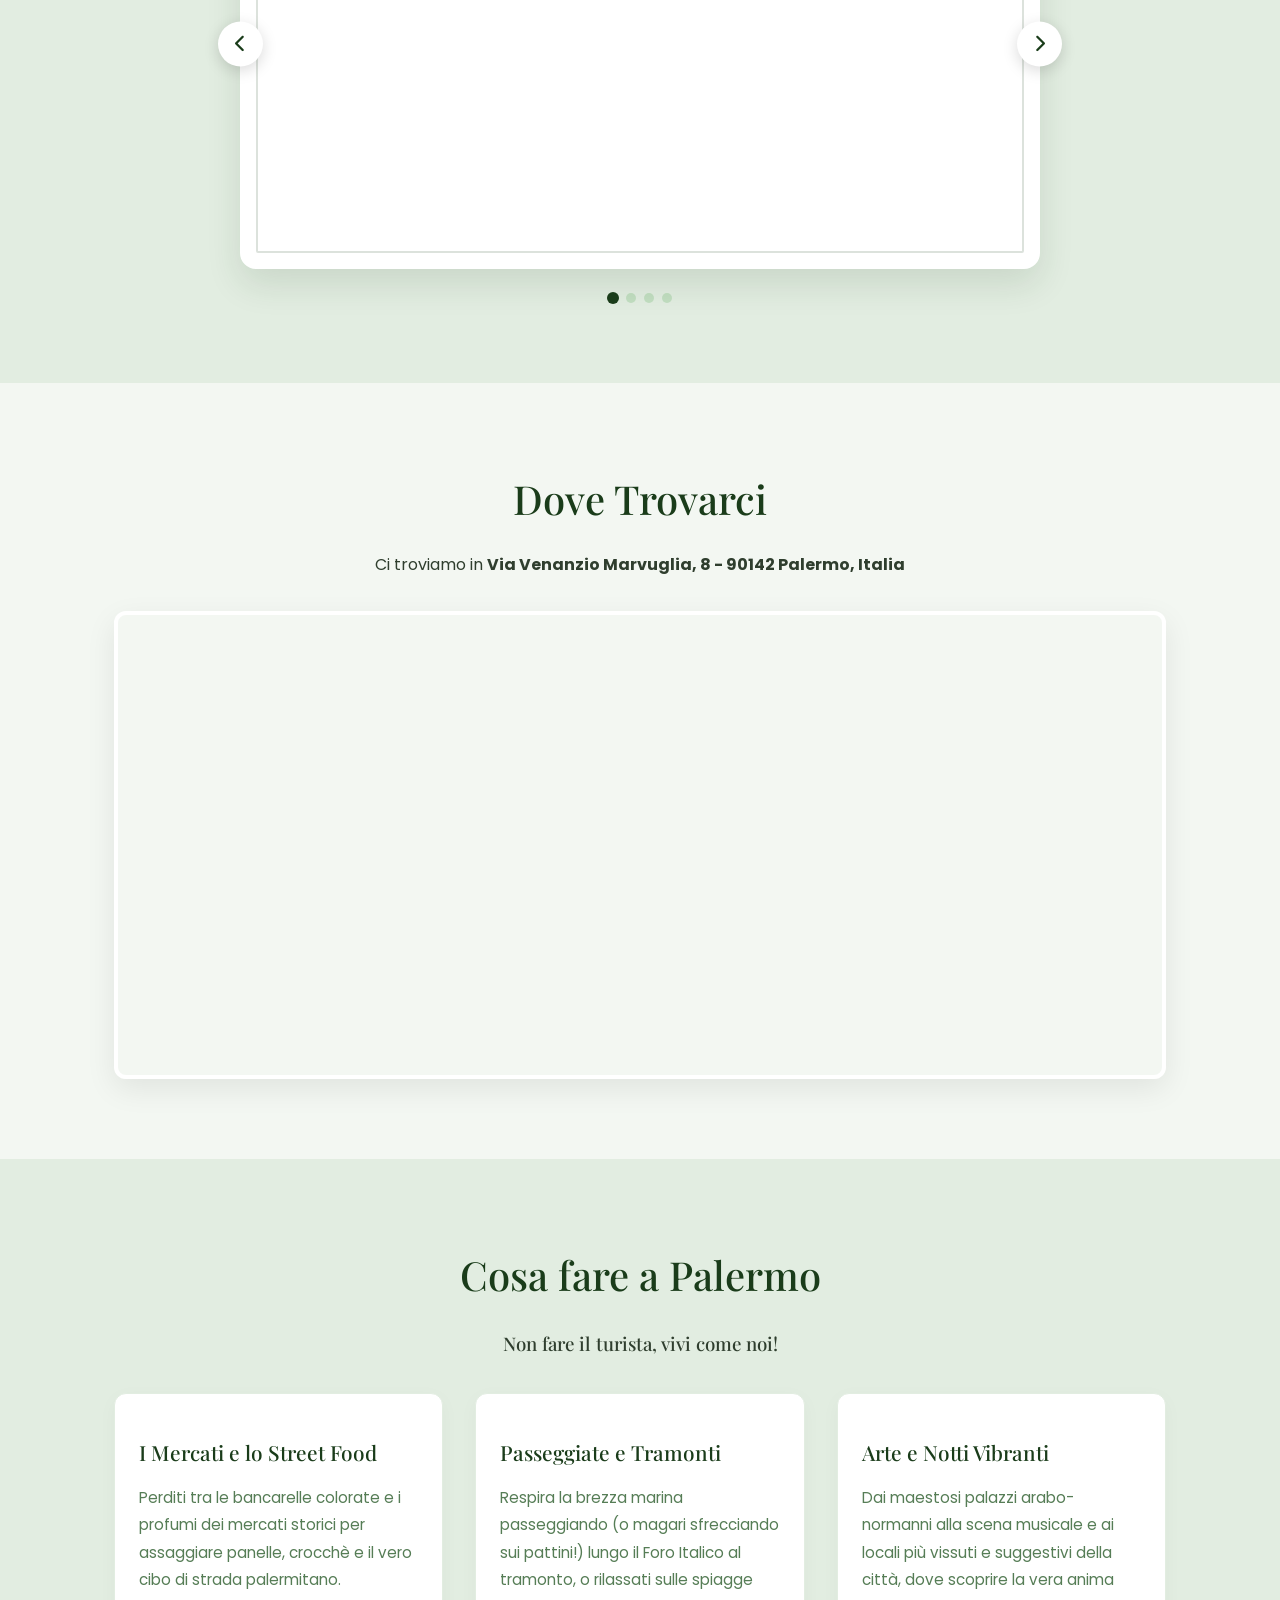
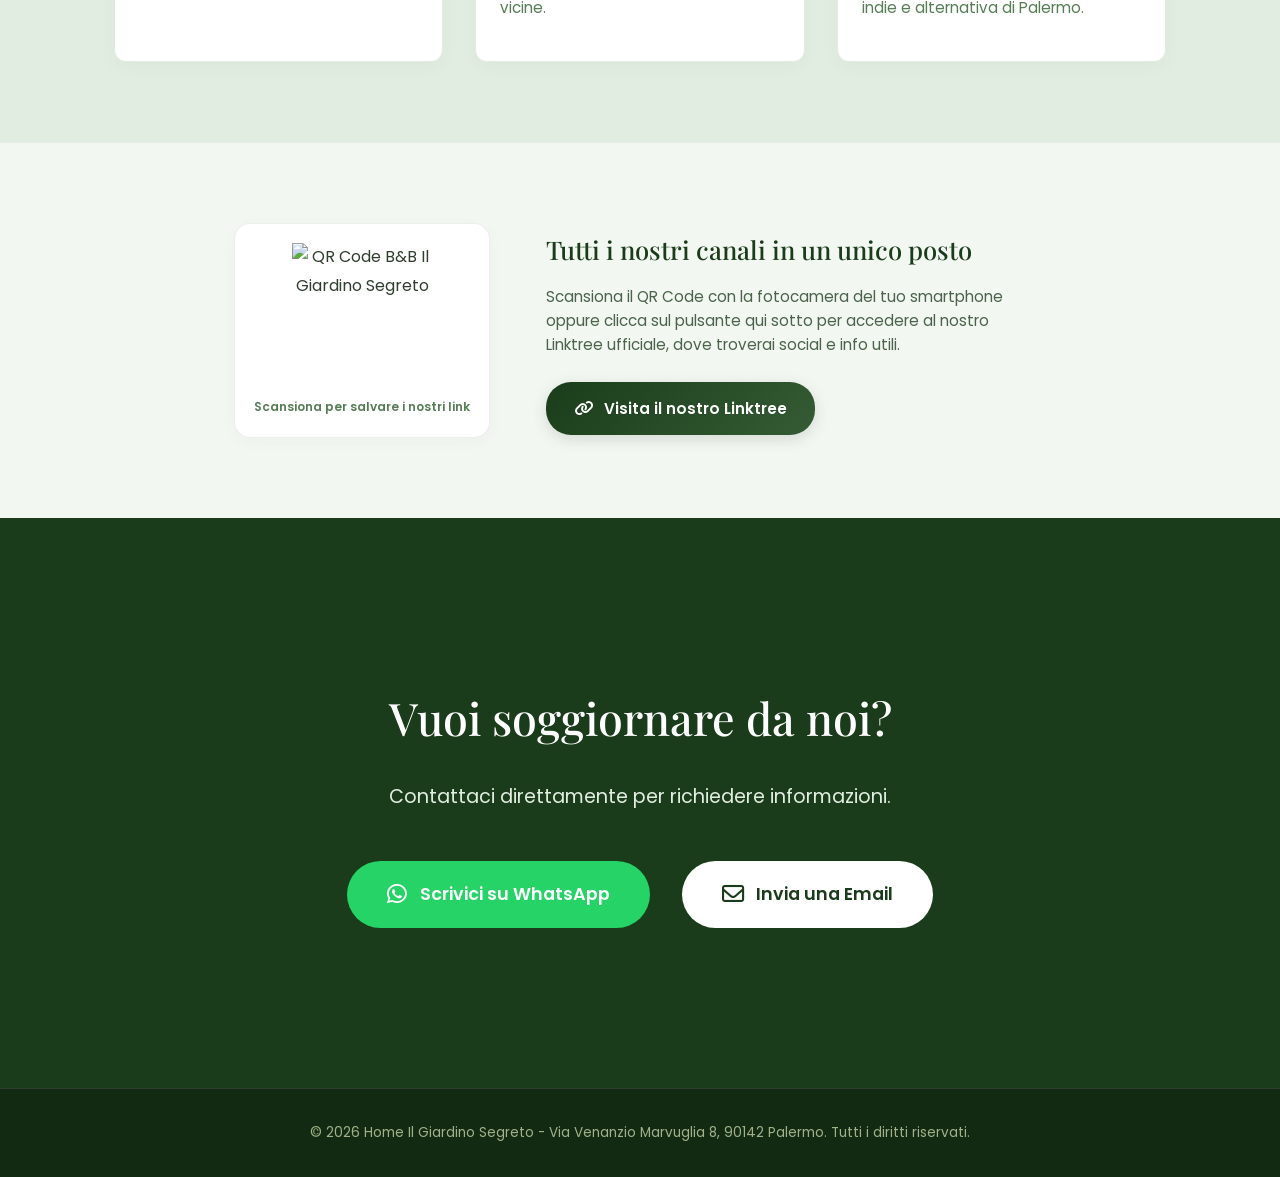
==== commit 9848009f: "cazzate" ====
--- a/index.html
+++ b/index.html
@@ -3,7 +3,7 @@
 <head>
     <meta charset="UTF-8">
     <meta name="viewport" content="width=device-width, initial-scale=1.0">
-    <title>Home: Il Giardino Segreto</title>
+    <title>Home Il Giardino Segreto</title>
     <link rel="stylesheet" href="style.css">
     
     <link rel="preconnect" href="https://fonts.googleapis.com">
@@ -162,7 +162,7 @@
     </section>
 
     <footer>
-        <p>© 2026 Home: Il Giardino Segreto - Via Venanzio Marvuglia 8, 90142 Palermo. Tutti i diritti riservati.</p>
+        <p>© 2026 Home Il Giardino Segreto - Via Venanzio Marvuglia 8, 90142 Palermo. Tutti i diritti riservati.</p>
     </footer>
 
     <div class="floating-contact-widget">
--- a/style.css
+++ b/style.css
@@ -1,6 +1,7 @@
 /* --- RESET E REGOLE GENERALI --- */
 html {
-    scroll-behavior: smooth; /* Rende lo scorrimento verso l'alto morbido e fluido */
+    scroll-behavior: smooth; /* Rende lo scorrimento morbido */
+    scroll-padding-top: 12vh; /* Sposta il punto di arresto dello scroll verso il basso */
 }
 * {
     margin: 0;
@@ -52,14 +53,21 @@
     z-index: 1000;
 }
 
+/* MODIFICATO: Font stile Zen, Elegante e con respiro spaziale */
 .navbar .logo {
-    font-family: 'Playfair Display', serif;
-    font-size: 1.4rem;
-    font-weight: bold;
+    font-family: 'Cinzel', serif; /* Carattere d'ispirazione zen ed elegantissimo */
+    font-size: 1.3rem;
+    font-weight: 500;
+    letter-spacing: 2px; /* Spaziatura ampia per un effetto premium e rilassante */
     color: #1a3c1a;
+    text-transform: uppercase; /* Rende il testo scultoreo e pulito */
     white-space: nowrap;
-    text-decoration: none; /* Rimuove la sottolineatura del link */
+    text-decoration: none; 
     cursor: pointer;
+    transition: color 0.3s ease;
+}
+.navbar .logo:hover {
+    color: #567d56;
 }
 
 .burger-menu {
@@ -90,8 +98,8 @@
     transition: color 0.3s;
     position: relative;
     padding-bottom: 4px;
-    display: inline-block; /* Impedisce alla linea di allargarsi a tutto schermo */
-    width: max-content;    /* Forza il link a seguire solo la larghezza del testo */
+    display: inline-block; 
+    width: max-content;    
 }
 
 .nav-links li a:hover { color: #1a3c1a; }
@@ -112,7 +120,6 @@
     transition: transform 0.4s cubic-bezier(0.175, 0.885, 0.32, 1.275), opacity 0.3s ease;
 }
 
-/* Attivazione linea su PC (hover) e su Mobile (active) */
 .nav-links li a:hover::after,
 .nav-links li a:active::after {
     transform: scaleX(1);
@@ -133,8 +140,6 @@
 }
 .btn-nav:hover { background: #436143; }
 
-/* HERO SECTION, PRESENTAZIONE, SERVIZI, MAPPA, LINKTREE, PRENOTA, FOOTER E WIDGET RIMANGONO IDENTICI */
-
 /* --- HERO SECTION --- */
 .hero {
     background: linear-gradient(rgba(0,0,0,0.2), rgba(0,0,0,0.3)), 
@@ -400,10 +405,10 @@
    ========================================================================== */
 @media (max-width: 1024px) {
     .navbar { padding: 0.8rem 1.5rem; }
-    .navbar .logo { font-size: 1.2rem; margin-left: 0.5rem; }
+    /* Modificata la dimensione logo mobile per assecondare il font più arioso */
+    .navbar .logo { font-size: 1.1rem; margin-left: 0.2rem; letter-spacing: 1px; }
     .burger-menu { display: block; }
 
-    /* Menu a tendina verticale per mobile/tablet */
     .nav-links {
         display: flex;
         flex-direction: column;
@@ -430,10 +435,9 @@
     .nav-links li { 
         width: 100%; 
         display: flex;
-        justify-content: center; /* Mantiene i link mobile centrati e ordinati */
+        justify-content: center; 
     }
     
-    /* Modificato inline-block per far combaciare la linea alla parola nel burger menu */
     .nav-links li a { 
         display: inline-block; 
         padding: 0.8rem 2rem; 
@@ -475,22 +479,17 @@
     align-items: center;
 }
 
-/* Contenitore principale delle foto con doppia cornice di design */
 .slider-container {
     width: 100%;
-    height: 450px; /* Altezza dello slider su PC */
+    height: 450px; 
     border-radius: 16px;
     overflow: hidden;
     background: #ffffff;
-    
-    /* Cornice Esterna Bianca Elegante */
     border: 8px solid #ffffff; 
-    /* Ombra morbida per dare profondità */
     box-shadow: 0 15px 35px rgba(26, 60, 26, 0.12); 
     position: relative;
 }
 
-/* Singola foto dentro lo slider */
 .slider-item {
     position: absolute;
     top: 0;
@@ -502,7 +501,6 @@
     z-index: 1;
 }
 
-/* Quando la foto è attiva viene mostrata */
 .slider-item.active {
     opacity: 1;
     z-index: 2;
@@ -513,14 +511,11 @@
     height: 100%;
     object-fit: cover;
     display: block;
-    border-radius: 10px; /* Arrotonda l'immagine dentro la cornice */
-    
-    /* Cornice Interna Sottile Verde Scuro */
+    border-radius: 10px; 
     outline: 2px solid rgba(26, 60, 26, 0.15);
     outline-offset: -10px;
 }
 
-/* Pulsanti Avanti e Indietro */
 .slider-btn {
     position: absolute;
     top: 50%;
@@ -546,12 +541,11 @@
     color: #ffffff;
 }
 
-.prev-btn { left: -22px; } /* Fa sporgere leggermente il tasto a sinistra */
-.next-btn { right: -22px; } /* Fa sporgere leggermente il tasto a destra */
+.prev-btn { left: -22px; } 
+.next-btn { right: -22px; } 
 
 .slider-btn:active { transform: translateY(-50%) scale(0.9); }
 
-/* Puntini di navigazione in basso */
 .slider-dots {
     display: flex;
     justify-content: center;
@@ -573,7 +567,6 @@
     transform: scale(1.2);
 }
 
-/* Ottimizzazione Mobile */
 @media (max-width: 768px) {
     .slider-container { height: 300px; border: 6px solid #ffffff; }
     .slider-btn { width: 38px; height: 38px; font-size: 0.9rem; }
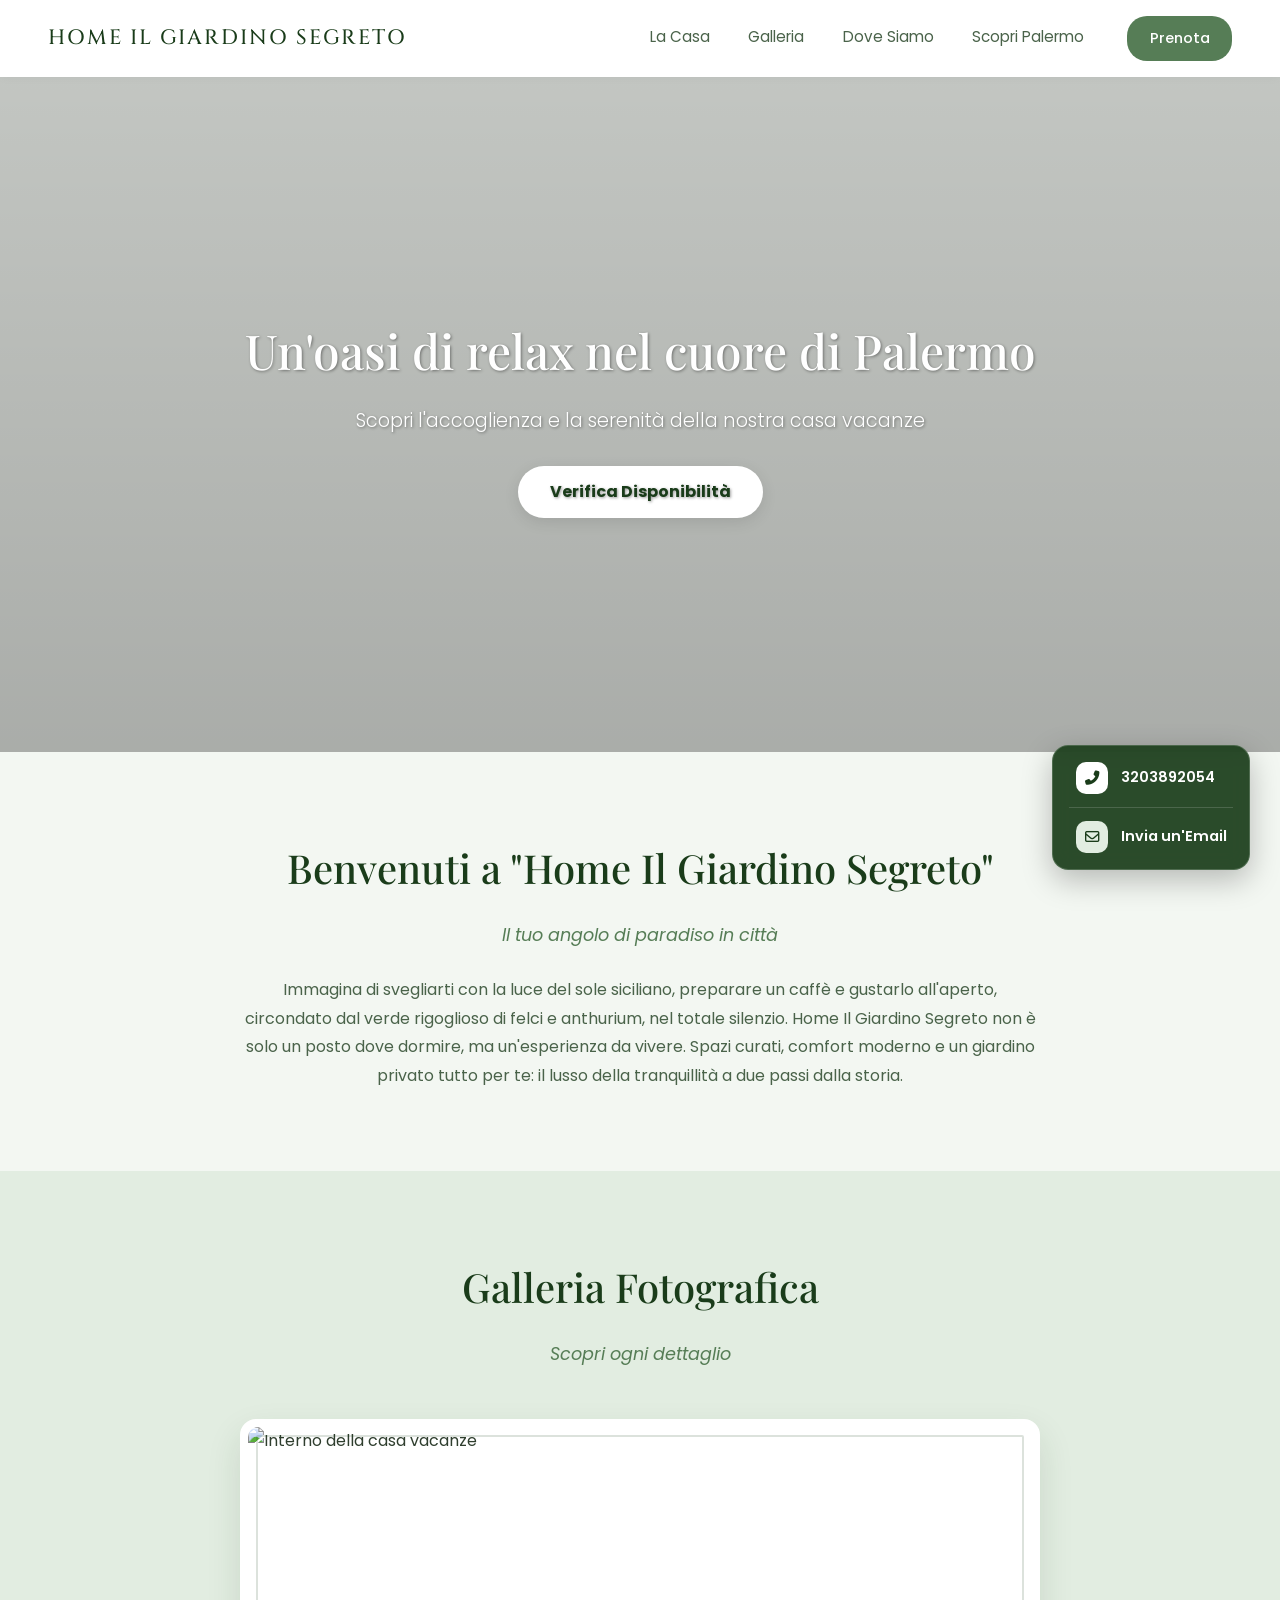
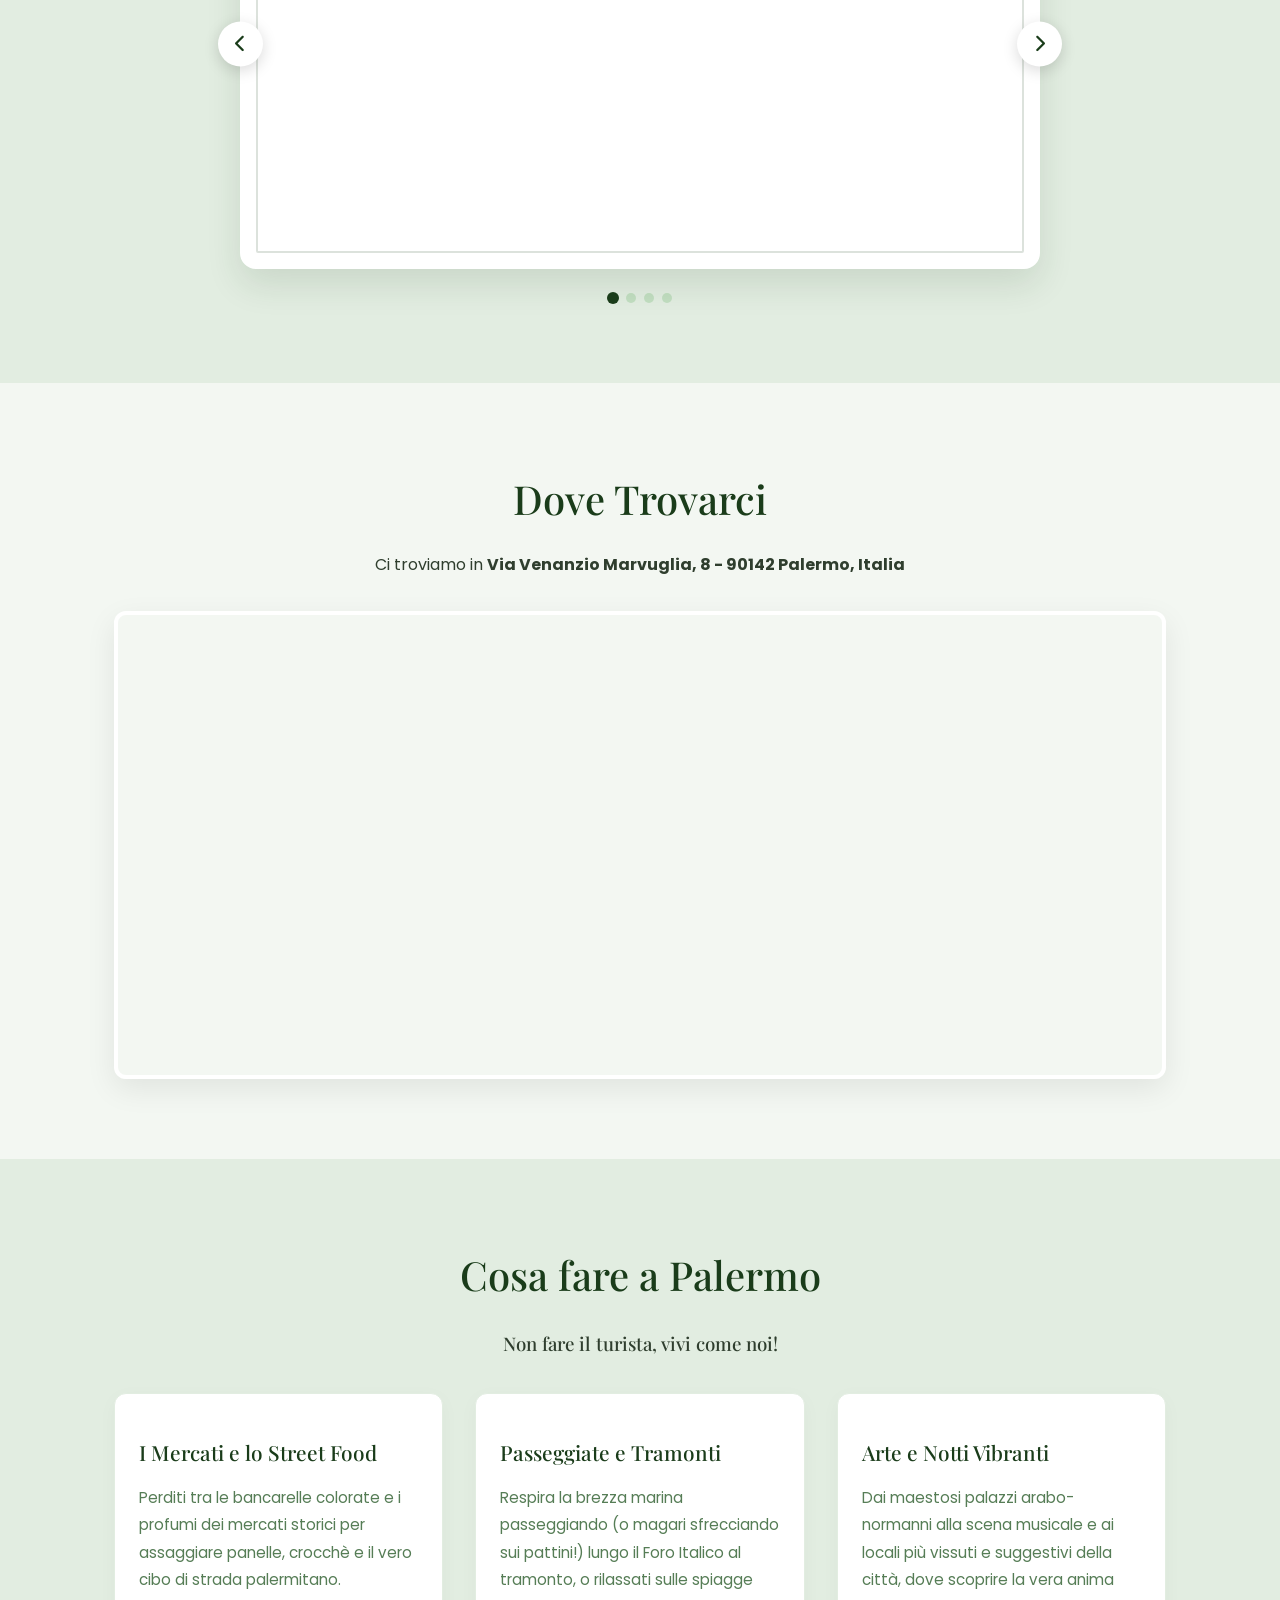
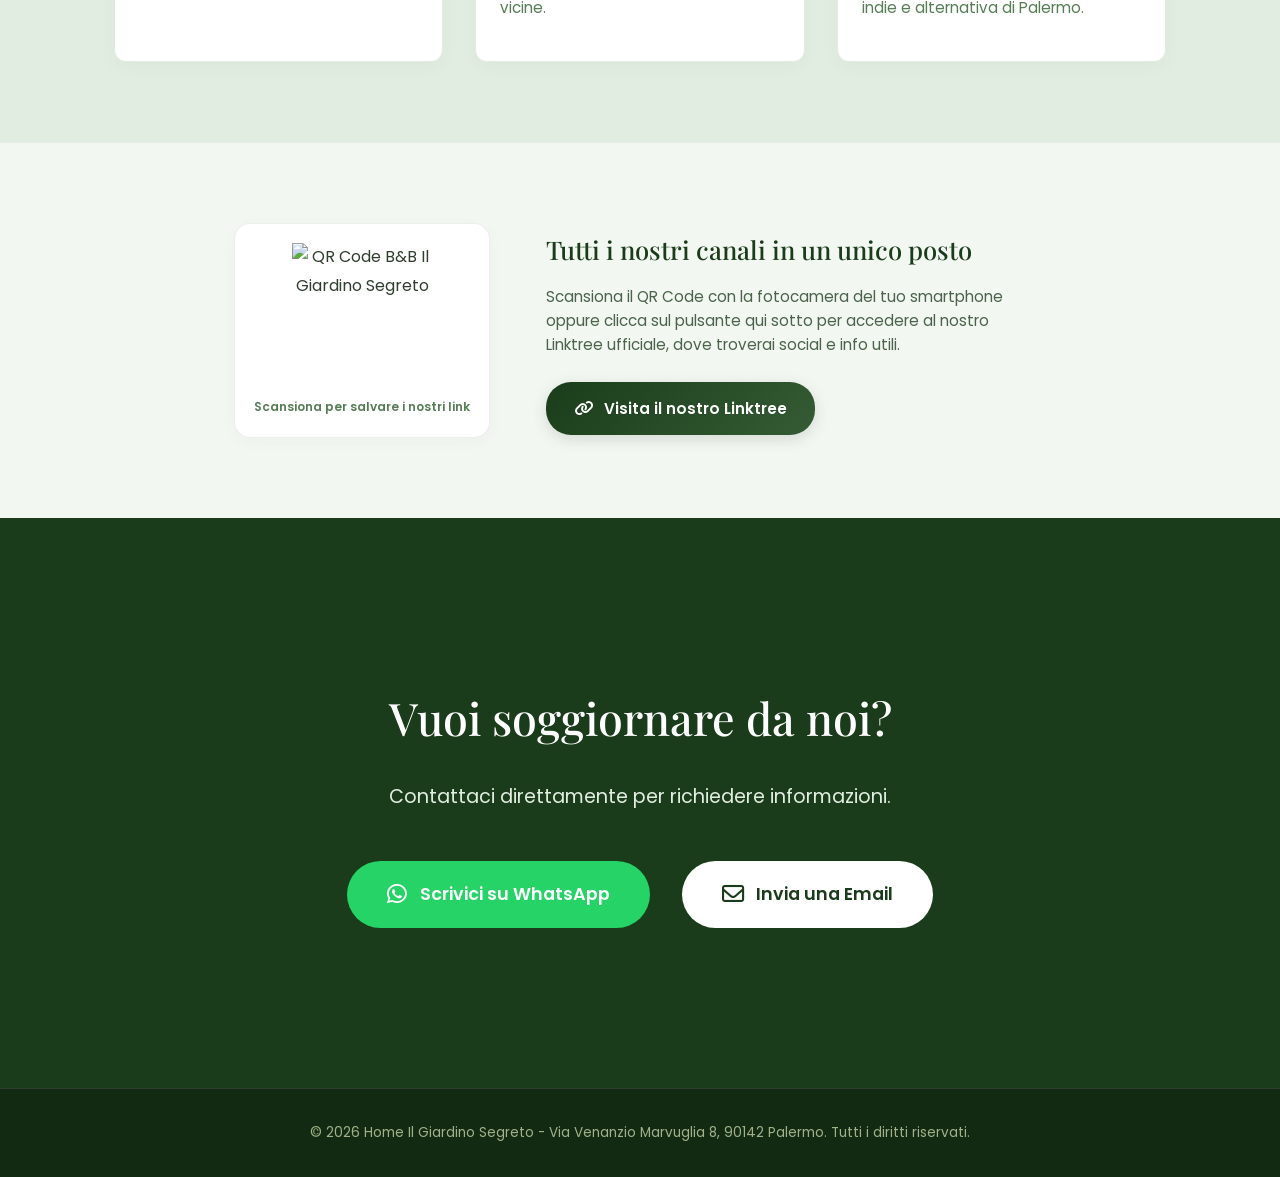
==== commit d79acc78: "analitiche" ====
--- a/index.html
+++ b/index.html
@@ -8,7 +8,7 @@
     
     <link rel="preconnect" href="https://fonts.googleapis.com">
     <link rel="preconnect" href="https://fonts.gstatic.com" crossorigin>
-    <link href="https://fonts.googleapis.com/css2?family=Playfair+Display:ital,wght=0,400..700;1,400..700&family=Poppins:wght=300;400;600&display=swap" rel="stylesheet">
+    <link href="https://fonts.googleapis.com/css2?family=Cinzel:wght@500&family=Playfair+Display:ital,wght=0,400..700;1,400..700&family=Poppins:wght@300;400;600&display=swap" rel="stylesheet">
     
     <link rel="stylesheet" href="https://cdnjs.cloudflare.com/ajax/libs/font-awesome/6.5.1/css/all.min.css">
 </head>
@@ -95,7 +95,7 @@
         
         <div class="map-container">
             <iframe 
-                src="https://maps.google.com/maps?q=Via%20Venanzio%20Marvuglia%208,%20Palermo&t=&z=15&ie=UTF8&iwloc=&output=embed" 
+                src="https://www.google.com/maps/embed?pb=!1m18!1m12!1m3!1d3141.229239556555!2d13.36365447661556!3d38.13451109117079!2m3!1f0!2f0!3f0!3m2!1i1024!2i768!4f13.1!3m3!1m2!1s0x1319e602ecb1235b%3A0xc6cb1c4961726da3!2sVia%20Venanzio%20Marvuglia%2C%208%2C%2090142%20Palermo%20PA!5e0!3m2!1sit!2sit!4v1717610000000!5m2!1sit!2sit" 
                 width="100%" 
                 height="450" 
                 style="border:0;" 
@@ -198,7 +198,7 @@
             }
         });
 
-        // Chiude il menu quando si clicca una voce (comodo per navigazione interna)
+        // Chiude il menu quando si clicca una voce
         document.querySelectorAll('.nav-links a').forEach(link => {
             link.addEventListener('click', () => {
                 navLinks.classList.remove('active');
@@ -207,7 +207,7 @@
             });
         });
 
-        // 2. Logica Slider Galleria Interattiva (AGGIUNTA E FUNZIONANTE)
+        // 2. Logica Slider Galleria Interattiva
         const slides = document.querySelectorAll('.slider-item');
         const dots = document.querySelectorAll('.slider-dots .dot');
         const prevBtn = document.getElementById('prevBtn');
@@ -215,11 +215,9 @@
         let currentSlide = 0;
 
         function showSlide(index) {
-            // Rimuove lo stato attivo da tutte le immagini e puntini
             slides.forEach(slide => slide.classList.remove('active'));
             dots.forEach(dot => dot.classList.remove('active'));
             
-            // Gestione del ciclo infinito (torna all'inizio o va alla fine)
             if (index >= slides.length) {
                 currentSlide = 0;
             } else if (index < 0) {
@@ -228,14 +226,12 @@
                 currentSlide = index;
             }
 
-            // Attiva la foto e il puntino corrente
             slides[currentSlide].classList.add('active');
             if (dots[currentSlide]) {
                 dots[currentSlide].classList.add('active');
             }
         }
 
-        // Eventi pulsanti Avanti / Indietro
         if (nextBtn && prevBtn) {
             nextBtn.addEventListener('click', (e) => {
                 e.preventDefault();
@@ -248,7 +244,6 @@
             });
         }
 
-        // Permette la navigazione cliccando direttamente sui puntini
         dots.forEach((dot, index) => {
             dot.addEventListener('click', () => {
                 showSlide(index);
@@ -269,5 +264,7 @@
         });
     </script>
 
+    <script defer src="/_vercel/insights/script.js"></script>
+
 </body>
 </html>
